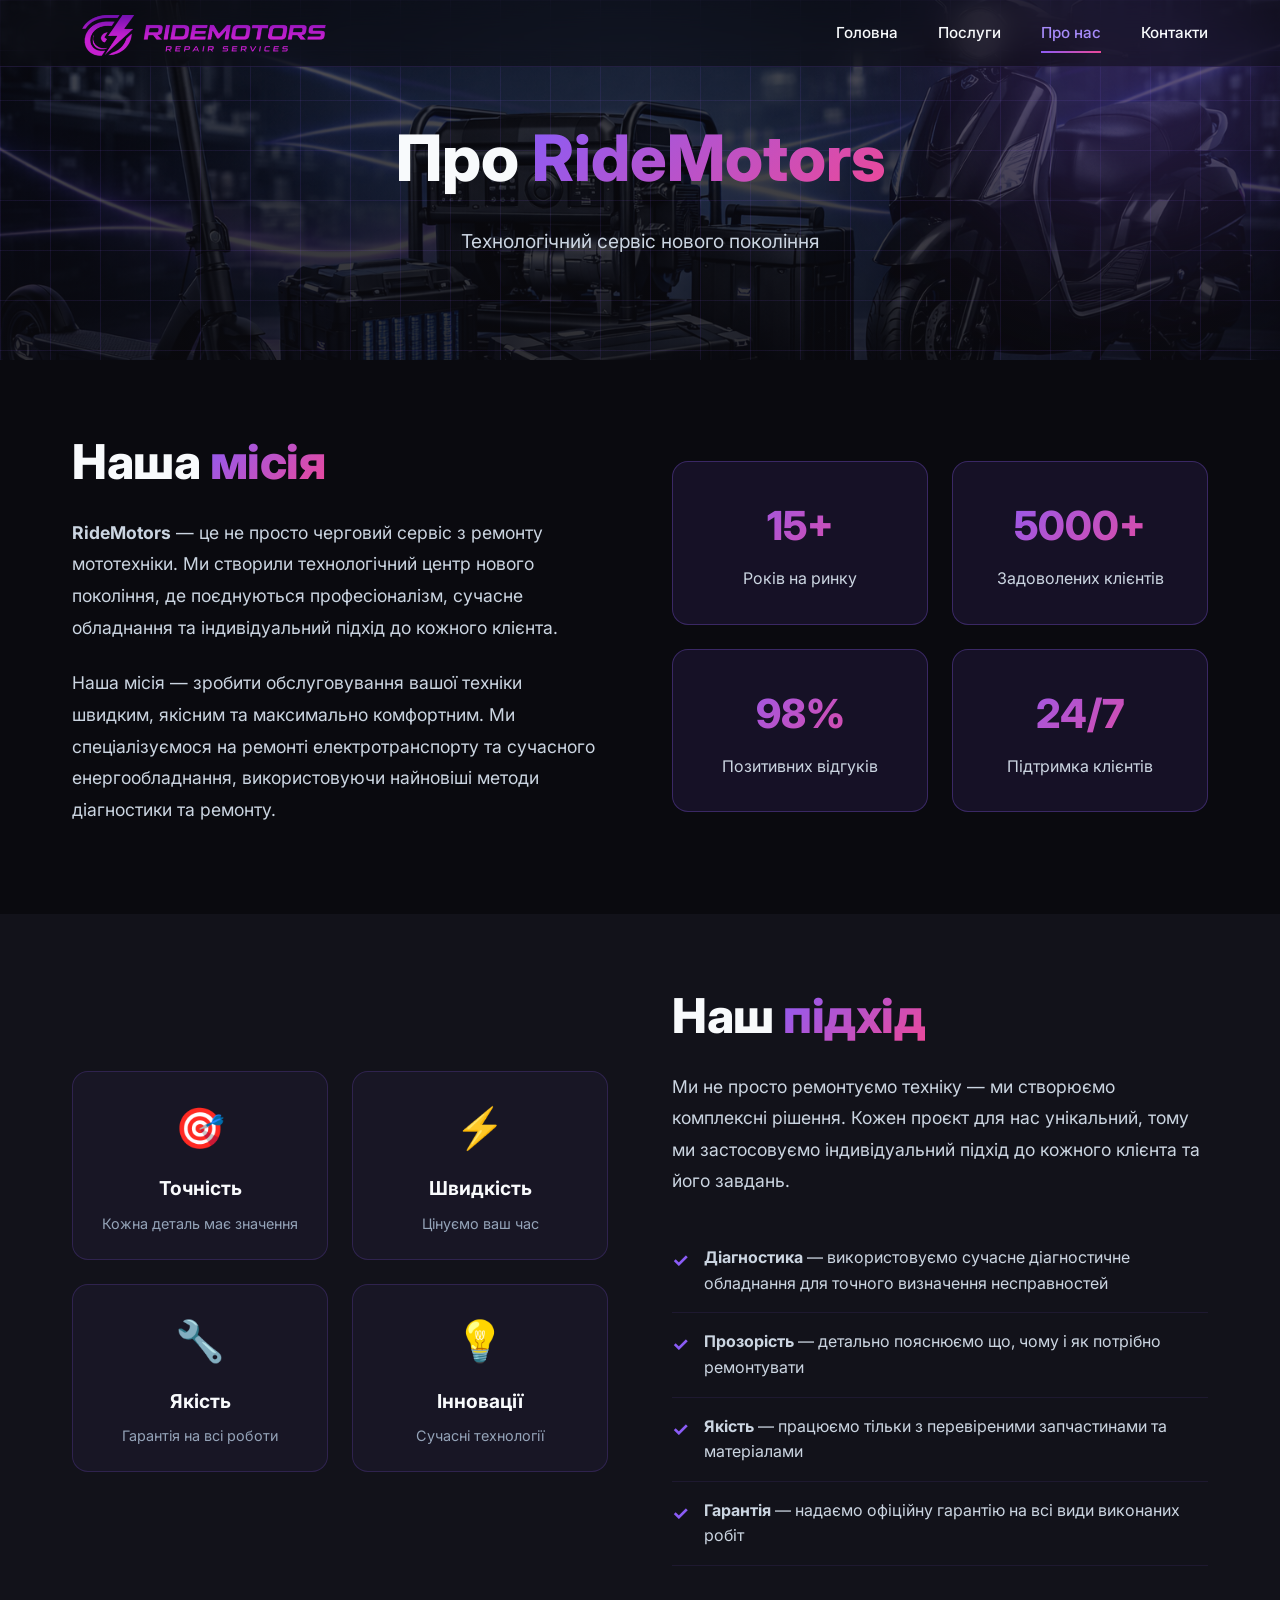
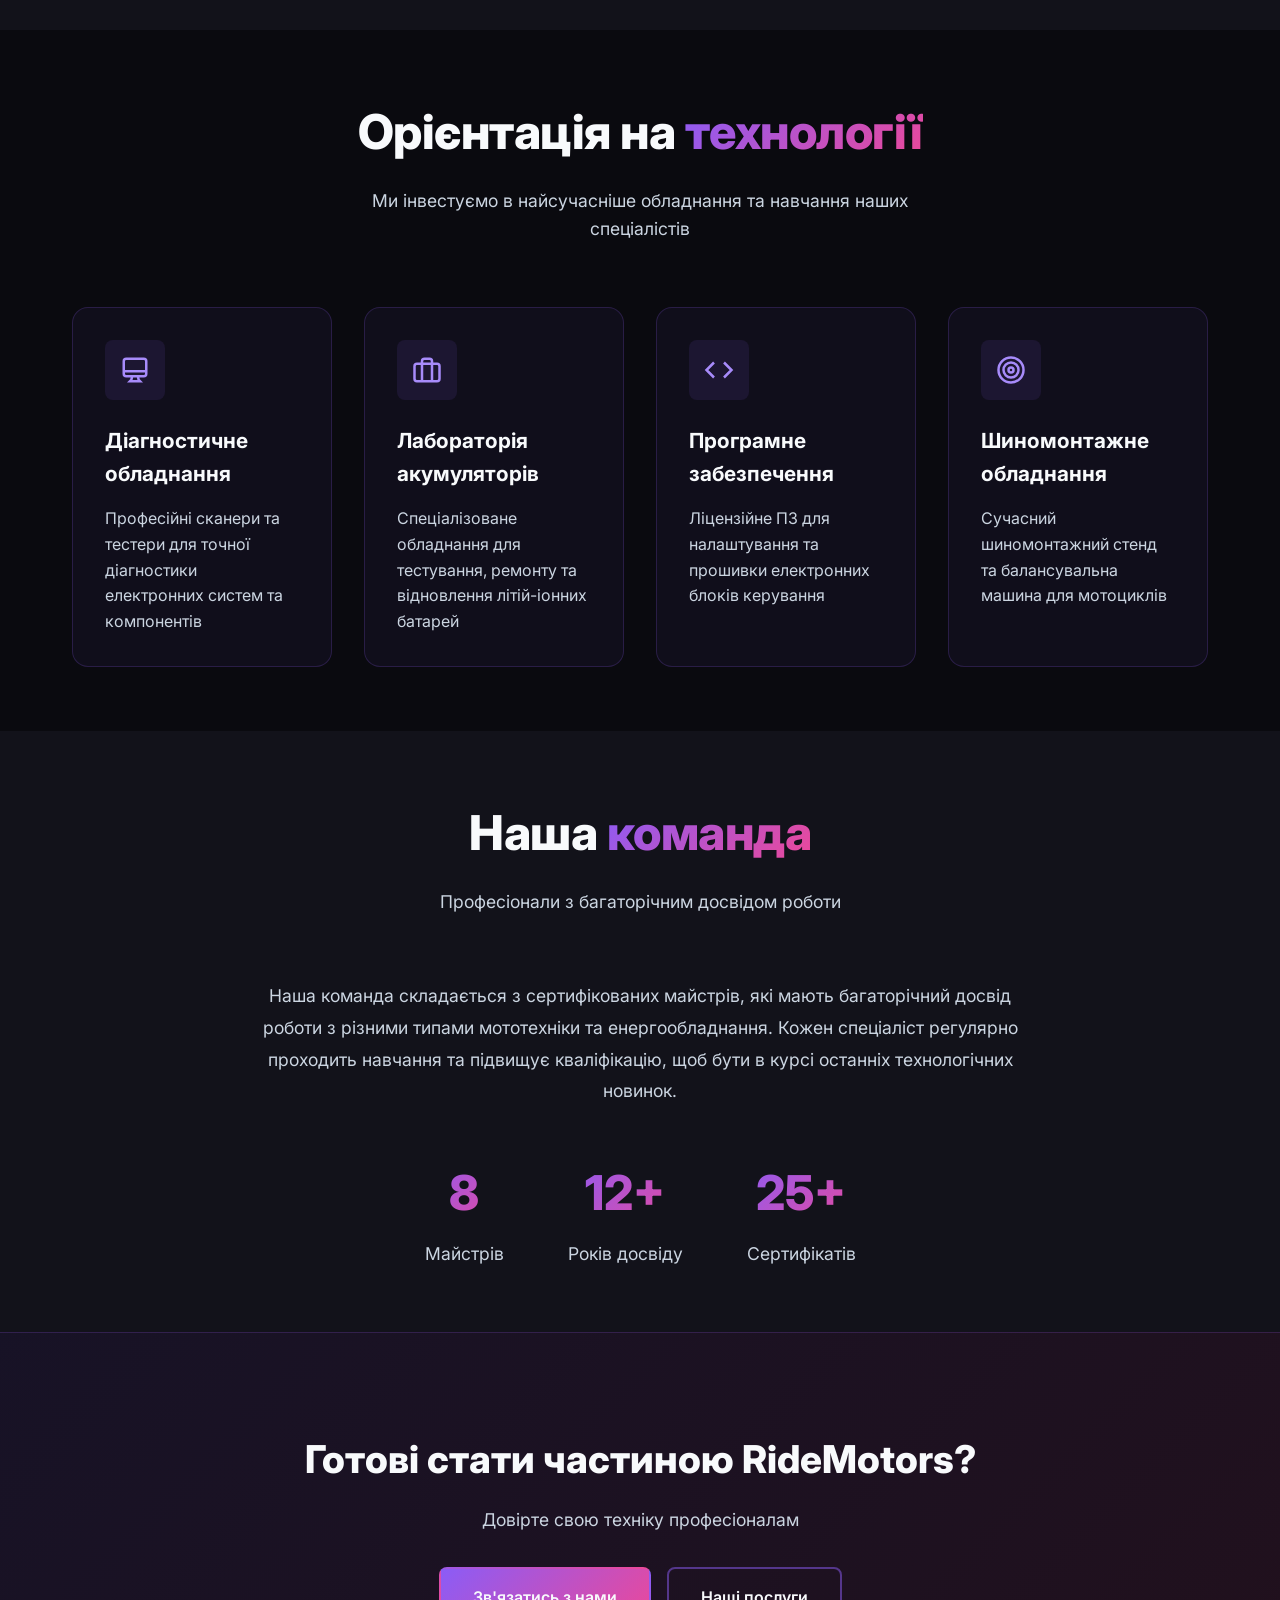
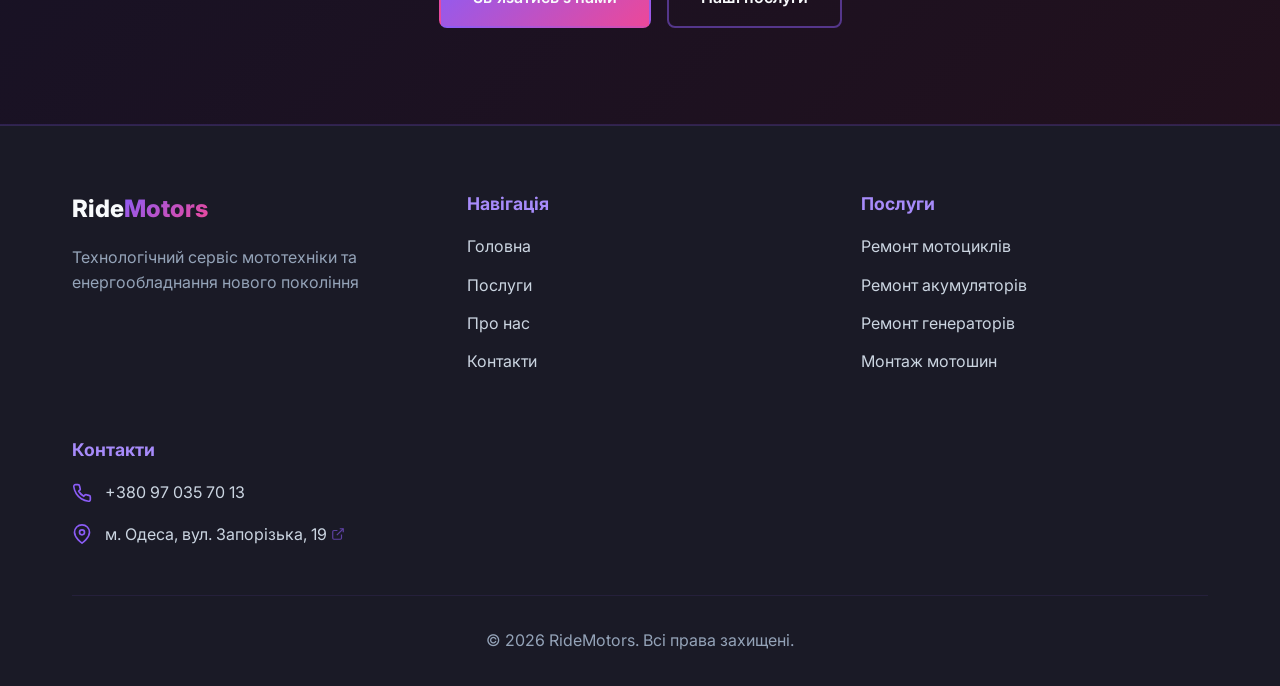
==== about.html @ 6305c005 "first commit" ====
<!DOCTYPE html>
<html lang="uk">
<head>
    <meta charset="UTF-8">
    <meta name="viewport" content="width=device-width, initial-scale=1.0">
    <meta name="description" content="Про RideMotors - технологічний сервіс мототехніки нового покоління">
    <title>Про нас - RideMotors</title>
    <link rel="preconnect" href="https://fonts.googleapis.com">
    <link rel="preconnect" href="https://fonts.gstatic.com" crossorigin>
    <link href="https://fonts.googleapis.com/css2?family=Inter:wght@300;400;600;700;800&display=swap" rel="stylesheet">
    <link rel="stylesheet" href="css/styles.css">
</head>
<body>
    <!-- Navigation -->
    <nav class="nav" id="nav">
        <div class="container">
            <div class="nav-content">
                <a href="index.html" class="logo">
                    <img src="img/logo.png" alt="RideMotors" class="logo-image">
                </a>
                <div class="nav-links" id="navLinks">
                    <a href="index.html" class="nav-link">Головна</a>
                    <a href="services.html" class="nav-link">Послуги</a>
                    <a href="about.html" class="nav-link active">Про нас</a>
                    <a href="contacts.html" class="nav-link">Контакти</a>
                </div>
                <button class="nav-toggle" id="navToggle" aria-label="Menu">
                    <span></span>
                    <span></span>
                    <span></span>
                </button>
            </div>
        </div>
    </nav>

    <!-- Page Header -->
    <section class="page-header">
        <div class="hero-bg">
            <div class="neon-grid"></div>
            <div class="glow-orb glow-orb-1"></div>
        </div>
        <div class="container">
            <h1 class="page-title">
                Про <span class="gradient-text">RideMotors</span>
            </h1>
            <p class="page-subtitle">
                Технологічний сервіс нового покоління
            </p>
        </div>
    </section>

    <!-- Mission Section -->
    <section class="about-section">
        <div class="container">
            <div class="about-content">
                <div class="about-text" data-animate>
                    <h2 class="section-title">Наша <span class="gradient-text">місія</span></h2>
                    <p class="about-paragraph">
                        <strong>RideMotors</strong> — це не просто черговий сервіс з ремонту мототехніки. 
                        Ми створили технологічний центр нового покоління, де поєднуються професіоналізм, 
                        сучасне обладнання та індивідуальний підхід до кожного клієнта.
                    </p>
                    <p class="about-paragraph">
                        Наша місія — зробити обслуговування вашої техніки швидким, якісним 
                        та максимально комфортним. Ми спеціалізуємося на ремонті електротранспорту 
                        та сучасного енергообладнання, використовуючи найновіші методи діагностики та ремонту.
                    </p>
                </div>
                <div class="about-visual" data-animate>
                    <div class="stats-grid">
                        <div class="stat-card">
                            <div class="stat-number">15+</div>
                            <div class="stat-label">Років на ринку</div>
                        </div>
                        <div class="stat-card">
                            <div class="stat-number">5000+</div>
                            <div class="stat-label">Задоволених клієнтів</div>
                        </div>
                        <div class="stat-card">
                            <div class="stat-number">98%</div>
                            <div class="stat-label">Позитивних відгуків</div>
                        </div>
                        <div class="stat-card">
                            <div class="stat-number">24/7</div>
                            <div class="stat-label">Підтримка клієнтів</div>
                        </div>
                    </div>
                </div>
            </div>
        </div>
    </section>

    <!-- Approach Section -->
    <section class="about-section alternate">
        <div class="container">
            <div class="about-content reverse">
                <div class="about-visual" data-animate>
                    <div class="values-grid">
                        <div class="value-card">
                            <div class="value-icon">🎯</div>
                            <h3>Точність</h3>
                            <p>Кожна деталь має значення</p>
                        </div>
                        <div class="value-card">
                            <div class="value-icon">⚡</div>
                            <h3>Швидкість</h3>
                            <p>Цінуємо ваш час</p>
                        </div>
                        <div class="value-card">
                            <div class="value-icon">🔧</div>
                            <h3>Якість</h3>
                            <p>Гарантія на всі роботи</p>
                        </div>
                        <div class="value-card">
                            <div class="value-icon">💡</div>
                            <h3>Інновації</h3>
                            <p>Сучасні технології</p>
                        </div>
                    </div>
                </div>
                <div class="about-text" data-animate>
                    <h2 class="section-title">Наш <span class="gradient-text">підхід</span></h2>
                    <p class="about-paragraph">
                        Ми не просто ремонтуємо техніку — ми створюємо комплексні рішення. 
                        Кожен проєкт для нас унікальний, тому ми застосовуємо індивідуальний підхід 
                        до кожного клієнта та його завдань.
                    </p>
                    <ul class="about-list">
                        <li>
                            <strong>Діагностика</strong> — використовуємо сучасне діагностичне обладнання 
                            для точного визначення несправностей
                        </li>
                        <li>
                            <strong>Прозорість</strong> — детально пояснюємо що, чому і як 
                            потрібно ремонтувати
                        </li>
                        <li>
                            <strong>Якість</strong> — працюємо тільки з перевіреними запчастинами 
                            та матеріалами
                        </li>
                        <li>
                            <strong>Гарантія</strong> — надаємо офіційну гарантію 
                            на всі види виконаних робіт
                        </li>
                    </ul>
                </div>
            </div>
        </div>
    </section>

    <!-- Technology Section -->
    <section class="about-section">
        <div class="container">
            <div class="section-header">
                <h2 class="section-title">
                    Орієнтація на <span class="gradient-text">технології</span>
                </h2>
                <p class="section-subtitle">
                    Ми інвестуємо в найсучасніше обладнання та навчання наших спеціалістів
                </p>
            </div>
            <div class="technology-grid">
                <div class="tech-feature-card" data-animate>
                    <div class="tech-feature-icon">
                        <svg viewBox="0 0 24 24" fill="none" stroke="currentColor" stroke-width="2">
                            <path d="M9.75 17L9 20l-1 1h8l-1-1-.75-3M3 13h18M5 17h14a2 2 0 002-2V5a2 2 0 00-2-2H5a2 2 0 00-2 2v10a2 2 0 002 2z"/>
                        </svg>
                    </div>
                    <h3 class="tech-feature-title">Діагностичне обладнання</h3>
                    <p class="tech-feature-description">
                        Професійні сканери та тестери для точної діагностики 
                        електронних систем та компонентів
                    </p>
                </div>
                <div class="tech-feature-card" data-animate>
                    <div class="tech-feature-icon">
                        <svg viewBox="0 0 24 24" fill="none" stroke="currentColor" stroke-width="2">
                            <rect x="2" y="7" width="20" height="14" rx="2" ry="2"/>
                            <path d="M16 21V5a2 2 0 0 0-2-2h-4a2 2 0 0 0-2 2v16"/>
                        </svg>
                    </div>
                    <h3 class="tech-feature-title">Лабораторія акумуляторів</h3>
                    <p class="tech-feature-description">
                        Спеціалізоване обладнання для тестування, ремонту 
                        та відновлення літій-іонних батарей
                    </p>
                </div>
                <div class="tech-feature-card" data-animate>
                    <div class="tech-feature-icon">
                        <svg viewBox="0 0 24 24" fill="none" stroke="currentColor" stroke-width="2">
                            <polyline points="16 18 22 12 16 6"/>
                            <polyline points="8 6 2 12 8 18"/>
                        </svg>
                    </div>
                    <h3 class="tech-feature-title">Програмне забезпечення</h3>
                    <p class="tech-feature-description">
                        Ліцензійне ПЗ для налаштування та прошивки 
                        електронних блоків керування
                    </p>
                </div>
                <div class="tech-feature-card" data-animate>
                    <div class="tech-feature-icon">
                        <svg viewBox="0 0 24 24" fill="none" stroke="currentColor" stroke-width="2">
                            <circle cx="12" cy="12" r="10"/>
                            <circle cx="12" cy="12" r="6"/>
                            <circle cx="12" cy="12" r="2"/>
                        </svg>
                    </div>
                    <h3 class="tech-feature-title">Шиномонтажне обладнання</h3>
                    <p class="tech-feature-description">
                        Сучасний шиномонтажний стенд та балансувальна машина 
                        для мотоциклів
                    </p>
                </div>
            </div>
        </div>
    </section>

    <!-- Team Section -->
    <section class="about-section alternate">
        <div class="container">
            <div class="section-header">
                <h2 class="section-title">Наша <span class="gradient-text">команда</span></h2>
                <p class="section-subtitle">
                    Професіонали з багаторічним досвідом роботи
                </p>
            </div>
            <div class="team-info" data-animate>
                <p class="about-paragraph center">
                    Наша команда складається з сертифікованих майстрів, які мають багаторічний досвід 
                    роботи з різними типами мототехніки та енергообладнання. Кожен спеціаліст 
                    регулярно проходить навчання та підвищує кваліфікацію, щоб бути в курсі 
                    останніх технологічних новинок.
                </p>
                <div class="team-stats">
                    <div class="team-stat">
                        <span class="team-stat-number">8</span>
                        <span class="team-stat-label">Майстрів</span>
                    </div>
                    <div class="team-stat">
                        <span class="team-stat-number">12+</span>
                        <span class="team-stat-label">Років досвіду</span>
                    </div>
                    <div class="team-stat">
                        <span class="team-stat-number">25+</span>
                        <span class="team-stat-label">Сертифікатів</span>
                    </div>
                </div>
            </div>
        </div>
    </section>

    <!-- CTA Section -->
    <section class="cta">
        <div class="container">
            <div class="cta-content" data-animate>
                <h2 class="cta-title">Готові стати частиною RideMotors?</h2>
                <p class="cta-description">
                    Довірте свою техніку професіоналам
                </p>
                <div class="cta-buttons">
                    <a href="contacts.html" class="btn btn-primary glow-effect">
                        Зв'язатись з нами
                    </a>
                    <a href="services.html" class="btn btn-outline">
                        Наші послуги
                    </a>
                </div>
            </div>
        </div>
    </section>

    <!-- Footer -->
    <footer class="footer">
        <div class="container">
            <div class="footer-content">
                <div class="footer-section">
                    <h3 class="footer-logo">
                        <span class="logo-text">Ride</span><span class="logo-accent">Motors</span>
                    </h3>
                    <p class="footer-description">
                        Технологічний сервіс мототехніки та енергообладнання нового покоління
                    </p>
                </div>
                <div class="footer-section">
                    <h4 class="footer-title">Навігація</h4>
                    <ul class="footer-links">
                        <li><a href="index.html">Головна</a></li>
                        <li><a href="services.html">Послуги</a></li>
                        <li><a href="about.html">Про нас</a></li>
                        <li><a href="contacts.html">Контакти</a></li>
                    </ul>
                </div>
                <div class="footer-section">
                    <h4 class="footer-title">Послуги</h4>
                    <ul class="footer-links">
                        <li><a href="services.html#motorcycles">Ремонт мотоциклів</a></li>
                        <li><a href="services.html#batteries">Ремонт акумуляторів</a></li>
                        <li><a href="services.html#generators">Ремонт генераторів</a></li>
                        <li><a href="services.html#tires">Монтаж мотошин</a></li>
                    </ul>
                </div>
                <div class="footer-section">
                    <h4 class="footer-title">Контакти</h4>
                    <ul class="footer-contacts">
                        <li>
                            <svg viewBox="0 0 24 24" fill="none" stroke="currentColor" stroke-width="2">
                                <path d="M22 16.92v3a2 2 0 0 1-2.18 2 19.79 19.79 0 0 1-8.63-3.07 19.5 19.5 0 0 1-6-6 19.79 19.79 0 0 1-3.07-8.67A2 2 0 0 1 4.11 2h3a2 2 0 0 1 2 1.72 12.84 12.84 0 0 0 .7 2.81 2 2 0 0 1-.45 2.11L8.09 9.91a16 16 0 0 0 6 6l1.27-1.27a2 2 0 0 1 2.11-.45 12.84 12.84 0 0 0 2.81.7A2 2 0 0 1 22 16.92z"/>
                            </svg>
                            <a href="tel:+380970357013">+380 97 035 70 13</a>
                        </li>
                        <li>
                            <svg viewBox="0 0 24 24" fill="none" stroke="currentColor" stroke-width="2">
                                <path d="M21 10c0 7-9 13-9 13s-9-6-9-13a9 9 0 0 1 18 0z"/>
                                <circle cx="12" cy="10" r="3"/>
                            </svg>
                            <a href="https://maps.google.com/?q=м.+Одеса,+вул.+Запорізька,+19" target="_blank" rel="noopener" class="footer-address-link">
                                <span>м. Одеса, вул. Запорізька, 19</span>
                                <svg class="link-external" viewBox="0 0 24 24" fill="none" stroke="currentColor" stroke-width="2" style="width: 14px; height: 14px; margin-left: 4px;">
                                    <path d="M18 13v6a2 2 0 0 1-2 2H5a2 2 0 0 1-2-2V8a2 2 0 0 1 2-2h6"/>
                                    <polyline points="15 3 21 3 21 9"/>
                                    <line x1="10" y1="14" x2="21" y2="3"/>
                                </svg>
                            </a>
                        </li>
                    </ul>
                </div>
            </div>
            <div class="footer-bottom">
                <p>&copy; 2026 RideMotors. Всі права захищені.</p>
            </div>
        </div>
    </footer>

    <script src="js/main.js"></script>
</body>
</html>
---- css/styles.css ----
/* ============================================
   RideMotors - Modern Tech Service Website
   Purple Neon Aesthetic
   ============================================ */

/* ============================================
   ROOT VARIABLES
   ============================================ */
:root {
    /* Colors - Purple Neon Theme */
    --color-dark: #0a0a0f;
    --color-dark-alt: #12121a;
    --color-dark-lighter: #1a1a26;
    --color-purple: #8b5cf6;
    --color-purple-light: #a78bfa;
    --color-purple-dark: #7c3aed;
    --color-pink: #ec4899;
    --color-white: #f8fafc;
    --color-gray: #94a3b8;
    --color-gray-light: #cbd5e1;
    
    /* Gradients */
    --gradient-primary: linear-gradient(135deg, #8b5cf6 0%, #ec4899 100%);
    --gradient-secondary: linear-gradient(135deg, #7c3aed 0%, #8b5cf6 100%);
    --gradient-glow: radial-gradient(circle, rgba(139, 92, 246, 0.3) 0%, transparent 70%);
    
    /* Shadows & Glows */
    --glow-purple: 0 0 20px rgba(139, 92, 246, 0.5), 0 0 40px rgba(139, 92, 246, 0.3);
    --glow-purple-strong: 0 0 30px rgba(139, 92, 246, 0.8), 0 0 60px rgba(139, 92, 246, 0.5);
    --shadow-default: 0 4px 6px -1px rgba(0, 0, 0, 0.3), 0 2px 4px -1px rgba(0, 0, 0, 0.2);
    --shadow-lg: 0 10px 15px -3px rgba(0, 0, 0, 0.3), 0 4px 6px -2px rgba(0, 0, 0, 0.2);
    
    /* Typography */
    --font-primary: 'Inter', -apple-system, BlinkMacSystemFont, 'Segoe UI', sans-serif;
    
    /* Spacing */
    --spacing-xs: 0.5rem;
    --spacing-sm: 1rem;
    --spacing-md: 2rem;
    --spacing-lg: 4rem;
    --spacing-xl: 6rem;
    
    /* Transitions */
    --transition-fast: 0.2s ease;
    --transition-default: 0.3s ease;
    --transition-slow: 0.5s ease;
    
    /* Border Radius */
    --radius-sm: 0.5rem;
    --radius-md: 1rem;
    --radius-lg: 1.5rem;
}

/* ============================================
   RESET & BASE STYLES
   ============================================ */
* {
    margin: 0;
    padding: 0;
    box-sizing: border-box;
}

html {
    scroll-behavior: smooth;
    font-size: 16px;
    overflow-x: hidden;
    max-width: 100%;
}

body {
    font-family: var(--font-primary);
    background-color: var(--color-dark);
    color: var(--color-white);
    line-height: 1.6;
    overflow-x: hidden;
    -webkit-font-smoothing: antialiased;
    -moz-osx-font-smoothing: grayscale;
}

img {
    max-width: 100%;
    height: auto;
    display: block;
}

a {
    text-decoration: none;
    color: inherit;
    transition: color var(--transition-default);
}

a:hover {
    color: var(--color-purple-light);
}

button {
    font-family: inherit;
    border: none;
    background: none;
    cursor: pointer;
    transition: all var(--transition-default);
}

ul, ol {
    list-style: none;
}

/* ============================================
   CONTAINER & LAYOUT
   ============================================ */
.container {
    max-width: 1200px;
    margin: 0 auto;
    padding: 0 var(--spacing-md);
    width: 100%;
    box-sizing: border-box;
}

.container-fluid {
    width: 100%;
    padding: 0;
}

/* ============================================
   NAVIGATION
   ============================================ */
.nav {
    position: fixed;
    top: 0;
    left: 0;
    right: 0;
    z-index: 1000;
    background: rgba(10, 10, 15, 0.5);
    backdrop-filter: blur(15px);
    border-bottom: 1px solid rgba(139, 92, 246, 0.15);
    transition: all var(--transition-default);
}

.nav.scrolled {
    background: rgba(10, 10, 15, 0.85);
    box-shadow: var(--shadow-lg);
}

.nav-content {
    display: flex;
    align-items: center;
    justify-content: space-between;
    padding: 0.8rem 0;
}

.logo {
    font-size: 1.5rem;
    font-weight: 800;
    letter-spacing: -0.5px;
    display: flex;
    align-items: center;
}

.logo-image {
    height: 40px;
    width: auto;
    transform: scale(5);
    transform-origin: left center;
    margin-right: 150px;
    transition: all var(--transition-default);
}

.logo:hover .logo-image {
    filter: brightness(1.2);
}

.logo-text {
    color: var(--color-white);
}

.logo-accent {
    background: var(--gradient-primary);
    -webkit-background-clip: text;
    -webkit-text-fill-color: transparent;
    background-clip: text;
}

.nav-links {
    display: flex;
    gap: 2.5rem;
    align-items: center;
}

.nav-link {
    font-weight: 500;
    font-size: 0.95rem;
    position: relative;
    padding: 0.5rem 0;
    transition: color var(--transition-default);
}

.nav-link::after {
    content: '';
    position: absolute;
    bottom: 0;
    left: 0;
    width: 0;
    height: 2px;
    background: var(--gradient-primary);
    transition: width var(--transition-default);
}

.nav-link:hover::after,
.nav-link.active::after {
    width: 100%;
}

.nav-link.active {
    color: var(--color-purple-light);
}

.nav-toggle {
    display: none;
    flex-direction: column;
    gap: 5px;
    padding: 0.5rem;
}

.nav-toggle span {
    width: 25px;
    height: 2px;
    background: var(--color-white);
    transition: all var(--transition-default);
}

/* ============================================
   HERO SECTION
   ============================================ */
.hero {    position: relative;
    min-height: 100vh;
    display: flex;
    align-items: center;
    justify-content: center;
    overflow: hidden;
    padding-top: 120px;
    max-width: 100vw;
}

.hero .container {
    position: relative;
    width: 100%;
}

.hero-bg {
    position: absolute;
    inset: 0;
    z-index: -1;
    overflow: hidden;
    background-image: url('../img/background.png');
    background-size: cover;
    background-position: center;
    background-repeat: no-repeat;
}

.hero-bg::before {
    content: '';
    position: absolute;
    inset: 0;
    background: linear-gradient(to bottom, rgba(10, 10, 15, 0.7), rgba(10, 10, 15, 0.85));
    z-index: 1;
}

.neon-grid {
    position: absolute;
    inset: 0;
    background-image: 
        linear-gradient(rgba(139, 92, 246, 0.1) 1px, transparent 1px),
        linear-gradient(90deg, rgba(139, 92, 246, 0.1) 1px, transparent 1px);
    background-size: 50px 50px;
    animation: gridMove 20s linear infinite;
    z-index: 2;
}

@keyframes gridMove {
    0% {
        transform: translate(0, 0);
    }
    100% {
        transform: translate(50px, 50px);
    }
}

.glow-orb {
    position: absolute;
    border-radius: 50%;
    filter: blur(80px);
    opacity: 0.4;
    animation: float 8s ease-in-out infinite;
    z-index: 2;
}

.glow-orb-1 {
    width: 500px;
    height: 500px;
    background: radial-gradient(circle, var(--color-purple) 0%, transparent 70%);
    top: -200px;
    right: -100px;
}

.glow-orb-2 {
    width: 400px;
    height: 400px;
    background: radial-gradient(circle, var(--color-pink) 0%, transparent 70%);
    bottom: -100px;
    left: -100px;
    animation-delay: -4s;
}

@keyframes float {
    0%, 100% {
        transform: translate(0, 0);
    }
    50% {
        transform: translate(30px, 30px);
    }
}

.hero-content {
    text-align: center;
    max-width: 900px;
    z-index: 10;
    position: relative;
}

.hero-title {
    font-size: clamp(2.5rem, 6vw, 4.5rem);
    font-weight: 800;
    line-height: 1.1;
    margin-bottom: 1.5rem;
    letter-spacing: -1px;
}

.hero-subtitle {
    font-size: clamp(1rem, 2vw, 1.3rem);
    color: var(--color-gray-light);
    margin-bottom: 2.5rem;
    max-width: 700px;
    margin-left: auto;
    margin-right: auto;
}

.gradient-text {
    background: var(--gradient-primary);
    -webkit-background-clip: text;
    -webkit-text-fill-color: transparent;
    background-clip: text;
}

.hero-cta {
    display: flex;
    gap: 1rem;
    justify-content: center;
    flex-wrap: wrap;
}

/* ============================================
   BUTTONS
   ============================================ */
.btn {
    display: inline-flex;
    align-items: center;
    gap: 0.5rem;
    padding: 1rem 2rem;
    border-radius: var(--radius-sm);
    font-weight: 600;
    font-size: 1rem;
    transition: all var(--transition-default);
    cursor: pointer;
    white-space: nowrap;
}

.btn-primary {
    background: var(--gradient-primary);
    color: var(--color-white);
    border: 2px solid transparent;
}

.btn-primary:hover {
    transform: translateY(-2px);
    box-shadow: var(--glow-purple-strong);
}

.btn-secondary {
    background: rgba(139, 92, 246, 0.1);
    color: var(--color-purple-light);
    border: 2px solid var(--color-purple);
}

.btn-secondary:hover {
    background: rgba(139, 92, 246, 0.2);
    border-color: var(--color-purple-light);
}

.btn-outline {
    background: transparent;
    color: var(--color-white);
    border: 2px solid rgba(139, 92, 246, 0.5);
}

.btn-outline:hover {
    background: rgba(139, 92, 246, 0.1);
    border-color: var(--color-purple);
}

.btn-icon {
    width: 20px;
    height: 20px;
}

.btn-full {
    width: 100%;
    justify-content: center;
}

.glow-effect:hover {
    animation: pulseGlow 1.5s ease-in-out infinite;
}

@keyframes pulseGlow {
    0%, 100% {
        box-shadow: var(--glow-purple);
    }
    50% {
        box-shadow: var(--glow-purple-strong);
    }
}

/* ============================================
   HERO MOTORCYCLE
   ============================================ */
.hero-motorcycle {
    position: relative;
    right: auto;
    bottom: auto;
    z-index: 5;
    max-width: 500px;
    width: 90%;
    margin: 3rem auto 0;
    display: block;
    pointer-events: none;
}

.motorcycle-image {
    width: 100%;
    height: auto;
    filter: drop-shadow(0 20px 40px rgba(139, 92, 246, 0.4));
    animation: motorcyclePulse 3s ease-in-out infinite;
}

@keyframes motorcycleFloat {
    0%, 100% {
        transform: translateY(0px);
    }
    50% {
        transform: translateY(-20px);
    }
}

@keyframes motorcyclePulse {
    0%, 100% {
        transform: scale(1);
        filter: drop-shadow(0 10px 30px rgba(139, 92, 246, 0.4));
    }
    50% {
        transform: scale(1.05);
        filter: drop-shadow(0 15px 40px rgba(139, 92, 246, 0.6));
    }
}

/* ============================================
   SCROLL INDICATOR
   ============================================ */
.scroll-indicator {
    position: absolute;
    bottom: 2rem;
    left: 50%;
    transform: translateX(-50%);
    display: flex;
    flex-direction: column;
    align-items: center;
    gap: 0.5rem;
    color: var(--color-gray);
    font-size: 0.85rem;
    animation: bounce 2s infinite;
}

.scroll-arrow {
    width: 20px;
    height: 20px;
    border-left: 2px solid var(--color-purple);
    border-bottom: 2px solid var(--color-purple);
    transform: rotate(-45deg);
}

@keyframes bounce {
    0%, 20%, 50%, 80%, 100% {
        transform: translateX(-50%) translateY(0);
    }
    40% {
        transform: translateX(-50%) translateY(-10px);
    }
    60% {
        transform: translateX(-50%) translateY(-5px);
    }
}

/* ============================================
   SECTIONS
   ============================================ */
section {
    padding: var(--spacing-xl) 0;
    position: relative;
    overflow-x: hidden;
    max-width: 100%;
}

.section-header {
    text-align: center;
    margin-bottom: var(--spacing-lg);
}

.section-title {
    font-size: clamp(2rem, 4vw, 3rem);
    font-weight: 800;
    margin-bottom: 1rem;
    letter-spacing: -0.5px;
}

.section-subtitle {
    font-size: 1.1rem;
    color: var(--color-gray-light);
    max-width: 600px;
    margin: 0 auto;
}

/* ============================================
   SERVICES SECTION
   ============================================ */
.services {
    background: var(--color-dark-alt);
}

.services-grid {
    display: grid;
    grid-template-columns: repeat(3, 1fr);
    gap: 1.5rem;
    margin-top: 5rem;
    max-width: 1200px;
    margin-left: auto;
    margin-right: auto;
}

.service-card {
    background: linear-gradient(135deg, rgba(139, 92, 246, 0.08) 0%, rgba(236, 72, 153, 0.05) 100%);
    border: 2px solid rgba(139, 92, 246, 0.15);
    border-radius: var(--radius-lg);
    padding: 2.5rem;
    padding-top: 3rem;
    transition: all var(--transition-default);
    position: relative;
    overflow: hidden;
    box-shadow: 0 4px 15px rgba(0, 0, 0, 0.2);
}

/* Шахматный паттерн */
.service-card:nth-child(1) {
    transform: translateY(0);
    overflow: visible;
    margin-top: 100px;
    max-width: 350px;
    margin-left: auto;
    margin-right: auto;
}

.service-card:nth-child(2) {
    transform: translateY(0);
    max-width: 350px;
    margin-left: auto;
    margin-right: auto;
    margin-top: 100px;
}

.service-card:nth-child(3) {
    transform: translateY(0);
    max-width: 350px;
    margin-left: auto;
    margin-right: auto;
    margin-top: 100px;
}

.service-card:nth-child(4) {
    transform: translateY(0);
    max-width: 350px;
    margin-left: auto;
    margin-right: auto;
    margin-top: 100px;
    grid-column: 1 / 2;
    grid-row: 2;
    justify-self: end;
}

.service-card:nth-child(5) {
    transform: translateY(0);
    max-width: 350px;
    margin: 100px auto 0 auto;
    grid-column: 2 / 3;
    grid-row: 2;
    justify-self: start;
}

.service-card::before {
    content: '';
    position: absolute;
    top: 0;
    left: 0;
    right: 0;
    height: 4px;
    background: var(--gradient-primary);
    transform: scaleX(0);
    transition: transform var(--transition-default);
}

.service-card::after {
    content: '';
    position: absolute;
    top: -50%;
    right: -50%;
    width: 200px;
    height: 200px;
    background: radial-gradient(circle, rgba(139, 92, 246, 0.15) 0%, transparent 70%);
    border-radius: 50%;
    opacity: 0;
    transition: all 0.6s ease;
}

.service-card:hover {
    transform: translateY(-30px) scale(1.02) !important;
    border-color: var(--color-purple-light);
    box-shadow: 0 15px 40px rgba(139, 92, 246, 0.4), 0 0 30px rgba(139, 92, 246, 0.2);
    background: linear-gradient(135deg, rgba(139, 92, 246, 0.12) 0%, rgba(236, 72, 153, 0.08) 100%);
    z-index: 10;
}

.service-card:hover::before {
    transform: scaleX(1);
}

.service-card:hover::after {
    opacity: 1;
    top: 0;
    right: 0;
}

.service-icon {
    width: 100px;
    height: 100px;
    margin: 0 auto;
    display: flex;
    align-items: center;
    justify-content: center;
    background: linear-gradient(135deg, rgba(139, 92, 246, 0.3) 0%, rgba(236, 72, 153, 0.2) 100%);
    border-radius: var(--radius-lg);
    transition: all 0.4s ease;
    position: absolute;
    top: -130px;
    left: 50%;
    transform: translateX(-50%);
    z-index: 10;
    box-shadow: 0 10px 30px rgba(139, 92, 246, 0.4);
}

.service-image {
    width: 75%;
    height: 180px;
    margin: 0 auto;
    overflow: visible;
    border-radius: var(--radius-md);
    position: absolute;
    top: -130px;
    left: 50%;
    transform: translateX(-50%);
    display: block;
    z-index: 10;
}

.service-image img {
    width: 100%;
    height: 100%;
    object-fit: contain;
    transition: all 0.5s ease;
    filter: drop-shadow(0 10px 25px rgba(139, 92, 246, 0.4));
}

.service-card:hover .service-image img {
    transform: scale(1.1) translateY(-10px);
    filter: drop-shadow(0 15px 35px rgba(139, 92, 246, 0.6));
}

/* Добавляем отступ сверху для карточки с изображением */
.service-card:has(.service-image) {
    padding-top: 3rem;
    overflow: visible;
}

.service-icon svg {
    width: 50px;
    height: 50px;
    color: var(--color-purple-light);
    transition: all 0.4s ease;
}

.service-card:hover .service-icon {
    background: var(--gradient-primary);
    transform: translateX(-50%) scale(1.15) rotate(5deg);
    box-shadow: 0 15px 40px rgba(139, 92, 246, 0.6);
}

.service-card:hover .service-icon svg {
    color: var(--color-white);
    transform: scale(1.1);
}

.service-title {
    font-size: 1.5rem;
    font-weight: 700;
    margin-bottom: 1rem;
    background: var(--gradient-primary);
    -webkit-background-clip: text;
    -webkit-text-fill-color: transparent;
    background-clip: text;
    transition: all var(--transition-default);
}

.service-description {
    color: var(--color-gray-light);
    margin-bottom: 1.5rem;
    line-height: 1.7;
    font-size: 0.95rem;
}

.service-link {
    display: inline-flex;
    align-items: center;
    gap: 0.5rem;
    color: var(--color-purple-light);
    font-weight: 600;
    transition: all var(--transition-default);
}

.service-link:hover {
    gap: 0.8rem;
}

.link-arrow {
    width: 16px;
    height: 16px;
    transition: transform var(--transition-default);
}

.service-link:hover .link-arrow {
    transform: translateX(4px);
}

/* ============================================
   ADVANTAGES SECTION
   ============================================ */
.advantages-grid {
    display: grid;
    grid-template-columns: repeat(auto-fit, minmax(250px, 1fr));
    gap: 2rem;
}

.advantage-card {
    text-align: center;
    padding: 2rem;
    border-radius: var(--radius-md);
    background: rgba(139, 92, 246, 0.03);
    transition: all var(--transition-default);
}

.advantage-card:hover {
    background: rgba(139, 92, 246, 0.08);
    transform: translateY(-5px);
}

.advantage-number {
    font-size: 3rem;
    font-weight: 800;
    background: var(--gradient-primary);
    -webkit-background-clip: text;
    -webkit-text-fill-color: transparent;
    background-clip: text;
    margin-bottom: 1rem;
    opacity: 0.8;
}

.advantage-title {
    font-size: 1.5rem;
    font-weight: 700;
    margin-bottom: 0.8rem;
}

.advantage-description {
    color: var(--color-gray-light);
}

/* ============================================
   ABOUT PREVIEW
   ============================================ */
.about-preview {
    background: var(--color-dark-alt);
}

.about-preview-content {
    display: grid;
    grid-template-columns: repeat(auto-fit, minmax(300px, 1fr));
    gap: 4rem;
    align-items: center;
}

.about-preview-description {
    color: var(--color-gray-light);
    margin-bottom: 1.5rem;
    font-size: 1.1rem;
    line-height: 1.8;
}

.tech-grid {
    display: grid;
    grid-template-columns: repeat(2, 1fr);
    gap: 1.5rem;
}

.tech-item {
    background: rgba(139, 92, 246, 0.1);
    border: 1px solid rgba(139, 92, 246, 0.3);
    border-radius: var(--radius-md);
    padding: 2rem;
    text-align: center;
    transition: all var(--transition-default);
}

.tech-item:hover {
    border-color: var(--color-purple);
    transform: scale(1.05);
    box-shadow: var(--glow-purple);
}

.tech-icon {
    font-size: 3rem;
    margin-bottom: 0.5rem;
    display: flex;
    align-items: center;
    justify-content: center;
    width: 60px;
    height: 60px;
    margin: 0 auto 0.5rem;
}

.tech-icon svg {
    width: 36px;
    height: 36px;
    color: var(--color-purple-light);
}

/* ============================================
   CTA SECTION
   ============================================ */
.cta {
    background: linear-gradient(135deg, rgba(139, 92, 246, 0.1) 0%, rgba(236, 72, 153, 0.1) 100%);
    border-top: 1px solid rgba(139, 92, 246, 0.2);
    border-bottom: 1px solid rgba(139, 92, 246, 0.2);
}

.cta-content {
    text-align: center;
    max-width: 700px;
    margin: 0 auto;
}

.cta-title {
    font-size: clamp(1.8rem, 3vw, 2.5rem);
    font-weight: 800;
    margin-bottom: 1rem;
}

.cta-description {
    font-size: 1.1rem;
    color: var(--color-gray-light);
    margin-bottom: 2rem;
}

.cta-buttons {
    display: flex;
    gap: 1rem;
    justify-content: center;
    flex-wrap: wrap;
}

/* ============================================
   FOOTER
   ============================================ */
.footer {
    background: var(--color-dark-lighter);
    padding: var(--spacing-lg) 0 var(--spacing-md);
    border-top: 1px solid rgba(139, 92, 246, 0.2);
}

.footer-content {
    display: grid;
    grid-template-columns: repeat(auto-fit, minmax(250px, 1fr));
    gap: 3rem;
    margin-bottom: var(--spacing-md);
}

.footer-logo {
    font-size: 1.5rem;
    font-weight: 800;
    margin-bottom: 1rem;
}

.footer-description {
    color: var(--color-gray);
    line-height: 1.6;
}

.footer-title {
    font-size: 1.1rem;
    font-weight: 700;
    margin-bottom: 1rem;
    color: var(--color-purple-light);
}

.footer-links li {
    margin-bottom: 0.8rem;
}

.footer-links a {
    color: var(--color-gray-light);
    transition: color var(--transition-default);
}

.footer-links a:hover {
    color: var(--color-purple-light);
}

.footer-contacts li {
    display: flex;
    align-items: center;
    gap: 0.8rem;
    margin-bottom: 1rem;
    color: var(--color-gray-light);
}

.footer-contacts svg {
    width: 20px;
    height: 20px;
    color: var(--color-purple);
    flex-shrink: 0;
}

.footer-address-link {
    display: inline-flex;
    align-items: center;
    transition: all var(--transition-default);
}

.footer-address-link:hover {
    color: var(--color-purple-light);
}

.footer-address-link .link-external {
    opacity: 0.6;
    transition: all var(--transition-default);
}

.footer-address-link:hover .link-external {
    opacity: 1;
    transform: translateX(2px);
}

.footer-bottom {
    text-align: center;
    padding-top: var(--spacing-md);
    border-top: 1px solid rgba(139, 92, 246, 0.1);
    color: var(--color-gray);
}

/* ============================================
   PAGE HEADER (for subpages)
   ============================================ */
.page-header {
    position: relative;
    min-height: 40vh;
    display: flex;
    align-items: center;
    justify-content: center;
    padding-top: 100px;
    text-align: center;
}

.page-title {
    font-size: clamp(2.5rem, 5vw, 4rem);
    font-weight: 800;
    margin-bottom: 1rem;
}

.page-subtitle {
    font-size: 1.2rem;
    color: var(--color-gray-light);
}

/* ============================================
   ANIMATIONS
   ============================================ */
.animate-fade-in {
    animation: fadeIn 0.8s ease-out;
}

.animate-fade-in-delay {
    animation: fadeIn 0.8s ease-out 0.2s both;
}

.animate-fade-in-delay-2 {
    animation: fadeIn 0.8s ease-out 0.4s both;
}

.animate-slide-up {
    animation: slideUp 1s ease-out 0.6s both;
}

@keyframes fadeIn {
    from {
        opacity: 0;
        transform: translateY(20px);
    }
    to {
        opacity: 1;
        transform: translateY(0);
    }
}

@keyframes slideUp {
    from {
        opacity: 0;
        transform: translateY(100px);
    }
    to {
        opacity: 1;
        transform: translateY(0);
    }
}

[data-animate] {
    opacity: 0;
    transform: translateY(30px);
    transition: all 0.6s ease-out;
}

[data-animate].in-view {
    opacity: 1;
    transform: translateY(0);
}

/* ============================================
   SERVICE DETAIL PAGE
   ============================================ */
.service-detail {
    padding: var(--spacing-lg) 0;
}

.service-detail.alternate {
    background: var(--color-dark-alt);
}

.service-detail-content {
    display: grid;
    grid-template-columns: repeat(auto-fit, minmax(300px, 1fr));
    gap: 4rem;
    align-items: center;
}

.service-detail-content.reverse {
    direction: rtl;
}

.service-detail-content.reverse > * {
    direction: ltr;
}

.service-detail-icon {
    width: 80px;
    height: 80px;
    display: flex;
    align-items: center;
    justify-content: center;
    background: rgba(139, 92, 246, 0.1);
    border: 2px solid var(--color-purple);
    border-radius: var(--radius-md);
    margin-bottom: 1.5rem;
}

.service-detail-icon svg {
    width: 40px;
    height: 40px;
    color: var(--color-purple-light);
}

.service-detail-title {
    font-size: clamp(1.8rem, 3vw, 2.5rem);
    font-weight: 800;
    margin-bottom: 1.5rem;
}

.service-detail-description {
    font-size: 1.1rem;
    color: var(--color-gray-light);
    margin-bottom: 2rem;
    line-height: 1.8;
}

.service-detail-list {
    margin-bottom: 2rem;
}

.service-detail-list li {
    padding: 0.8rem 0;
    padding-left: 2rem;
    position: relative;
    color: var(--color-gray-light);
    border-bottom: 1px solid rgba(139, 92, 246, 0.1);
}

.service-detail-list li::before {
    content: '▸';
    position: absolute;
    left: 0;
    color: var(--color-purple);
    font-weight: bold;
}

.tech-showcase {
    display: grid;
    grid-template-columns: repeat(auto-fit, minmax(150px, 1fr));
    gap: 2rem;
}

.tech-showcase-item {
    background: rgba(139, 92, 246, 0.1);
    border: 1px solid rgba(139, 92, 246, 0.3);
    border-radius: var(--radius-md);
    padding: 2rem;
    text-align: center;
    transition: all var(--transition-default);
}

.tech-showcase-item:hover {
    border-color: var(--color-purple);
    transform: translateY(-5px);
    box-shadow: var(--glow-purple);
}

.tech-showcase-number {
    display: block;
    font-size: 2.5rem;
    font-weight: 800;
    background: var(--gradient-primary);
    -webkit-background-clip: text;
    -webkit-text-fill-color: transparent;
    background-clip: text;
    margin-bottom: 0.5rem;
}

.tech-showcase-label {
    display: block;
    color: var(--color-gray-light);
    font-size: 0.9rem;
}

/* ============================================
   ABOUT PAGE
   ============================================ */
.about-section {
    padding: var(--spacing-lg) 0;
}

.about-section.alternate {
    background: var(--color-dark-alt);
}

.about-content {
    display: grid;
    grid-template-columns: repeat(auto-fit, minmax(300px, 1fr));
    gap: 4rem;
    align-items: center;
}

.about-text {
    max-width: 600px;
}

.about-paragraph {
    font-size: 1.1rem;
    color: var(--color-gray-light);
    margin-bottom: 1.5rem;
    line-height: 1.8;
}

.about-paragraph.center {
    text-align: center;
    max-width: 800px;
    margin-left: auto;
    margin-right: auto;
}

.about-list {
    margin-top: 2rem;
}

.about-list li {
    padding: 1rem 0;
    padding-left: 2rem;
    position: relative;
    color: var(--color-gray-light);
    border-bottom: 1px solid rgba(139, 92, 246, 0.1);
}

.about-list li::before {
    content: '✓';
    position: absolute;
    left: 0;
    color: var(--color-purple);
    font-weight: bold;
    font-size: 1.2rem;
}

.stats-grid {
    display: grid;
    grid-template-columns: repeat(2, 1fr);
    gap: 1.5rem;
}

.stat-card {
    background: rgba(139, 92, 246, 0.1);
    border: 1px solid rgba(139, 92, 246, 0.3);
    border-radius: var(--radius-md);
    padding: 2rem;
    text-align: center;
    transition: all var(--transition-default);
}

.stat-card:hover {
    border-color: var(--color-purple);
    transform: scale(1.05);
    box-shadow: var(--glow-purple);
}

.stat-number {
    display: block;
    font-size: 2.5rem;
    font-weight: 800;
    background: var(--gradient-primary);
    -webkit-background-clip: text;
    -webkit-text-fill-color: transparent;
    background-clip: text;
    margin-bottom: 0.5rem;
}

.stat-label {
    display: block;
    color: var(--color-gray-light);
}

.values-grid {
    display: grid;
    grid-template-columns: repeat(2, 1fr);
    gap: 1.5rem;
}

.value-card {
    background: rgba(139, 92, 246, 0.05);
    border: 1px solid rgba(139, 92, 246, 0.2);
    border-radius: var(--radius-md);
    padding: 1.5rem;
    text-align: center;
    transition: all var(--transition-default);
}

.value-card:hover {
    border-color: var(--color-purple);
    transform: translateY(-5px);
}

.value-icon {
    font-size: 2.5rem;
    margin-bottom: 0.8rem;
}

.value-card h3 {
    font-size: 1.2rem;
    margin-bottom: 0.5rem;
}

.value-card p {
    color: var(--color-gray);
    font-size: 0.9rem;
}

.technology-grid {
    display: grid;
    grid-template-columns: repeat(auto-fit, minmax(250px, 1fr));
    gap: 2rem;
}

.tech-feature-card {
    background: rgba(139, 92, 246, 0.05);
    border: 1px solid rgba(139, 92, 246, 0.2);
    border-radius: var(--radius-md);
    padding: 2rem;
    transition: all var(--transition-default);
}

.tech-feature-card:hover {
    border-color: var(--color-purple);
    transform: translateY(-5px);
    box-shadow: var(--glow-purple);
}

.tech-feature-icon {
    width: 60px;
    height: 60px;
    display: flex;
    align-items: center;
    justify-content: center;
    background: rgba(139, 92, 246, 0.1);
    border-radius: var(--radius-sm);
    margin-bottom: 1.5rem;
}

.tech-feature-icon svg {
    width: 30px;
    height: 30px;
    color: var(--color-purple-light);
}

.tech-feature-title {
    font-size: 1.3rem;
    font-weight: 700;
    margin-bottom: 1rem;
}

.tech-feature-description {
    color: var(--color-gray-light);
    line-height: 1.6;
}

.team-info {
    max-width: 900px;
    margin: 0 auto;
}

.team-stats {
    display: flex;
    justify-content: center;
    gap: 4rem;
    margin-top: 3rem;
    flex-wrap: wrap;
}

.team-stat {
    text-align: center;
}

.team-stat-number {
    display: block;
    font-size: 3rem;
    font-weight: 800;
    background: var(--gradient-primary);
    -webkit-background-clip: text;
    -webkit-text-fill-color: transparent;
    background-clip: text;
    margin-bottom: 0.5rem;
}

.team-stat-label {
    display: block;
    color: var(--color-gray-light);
    font-size: 1.1rem;
}

/* ============================================
   CONTACTS PAGE
   ============================================ */
.contact-section {
    padding: var(--spacing-lg) 0;
}

.contact-grid {
    display: grid;
    grid-template-columns: repeat(auto-fit, minmax(300px, 1fr));
    gap: 4rem;
}

.contact-cards {
    display: grid;
    gap: 1.5rem;
}

.contact-card {
    background: rgba(139, 92, 246, 0.05);
    border: 1px solid rgba(139, 92, 246, 0.2);
    border-radius: var(--radius-md);
    padding: 2rem;
    transition: all var(--transition-default);
}

.contact-card:hover {
    border-color: var(--color-purple);
    transform: translateY(-5px);
    box-shadow: var(--glow-purple);
}

.contact-card-icon {
    width: 50px;
    height: 50px;
    display: flex;
    align-items: center;
    justify-content: center;
    background: rgba(139, 92, 246, 0.1);
    border-radius: var(--radius-sm);
    margin-bottom: 1rem;
}

.contact-card-icon svg {
    width: 24px;
    height: 24px;
    color: var(--color-purple-light);
}

.contact-card-title {
    font-size: 1.3rem;
    font-weight: 700;
    margin-bottom: 0.8rem;
}

.contact-card-text {
    color: var(--color-gray-light);
    margin-bottom: 0.5rem;
    font-size: 1.1rem;
}

.contact-card-text a {
    color: var(--color-purple-light);
    transition: color var(--transition-default);
}

.contact-card-text a:hover {
    color: var(--color-purple);
}

.contact-card-info {
    color: var(--color-gray);
    font-size: 0.9rem;
}

.contact-form-wrapper {
    background: rgba(139, 92, 246, 0.05);
    border: 1px solid rgba(139, 92, 246, 0.2);
    border-radius: var(--radius-md);
    padding: 2.5rem;
}

.contact-form-title {
    font-size: 2rem;
    font-weight: 800;
    margin-bottom: 0.5rem;
}

.contact-form-subtitle {
    color: var(--color-gray-light);
    margin-bottom: 2rem;
}

.form-group {
    margin-bottom: 1.5rem;
}

.form-label {
    display: block;
    margin-bottom: 0.5rem;
    font-weight: 600;
    color: var(--color-gray-light);
}

.form-input {
    width: 100%;
    padding: 1rem;
    background: rgba(139, 92, 246, 0.1);
    border: 1px solid rgba(139, 92, 246, 0.3);
    border-radius: var(--radius-sm);
    color: var(--color-white);
    font-family: inherit;
    font-size: 1rem;
    transition: all var(--transition-default);
}

.form-input:focus {
    outline: none;
    border-color: var(--color-purple);
    box-shadow: var(--glow-purple);
}

.form-textarea {
    resize: vertical;
    min-height: 100px;
}

.form-note {
    margin-top: 1rem;
    color: var(--color-gray);
    font-size: 0.85rem;
}

.map-section {
    padding: 0;
}

.map-wrapper {
    width: 100%;
    height: 450px;
    border-top: 1px solid rgba(139, 92, 246, 0.2);
    border-bottom: 1px solid rgba(139, 92, 246, 0.2);
}

.map-wrapper iframe {
    filter: grayscale(1) invert(0.9) contrast(0.8) hue-rotate(200deg);
}

.faq-section {
    padding: var(--spacing-lg) 0;
    background: var(--color-dark-alt);
}

.faq-list {
    max-width: 800px;
    margin: 0 auto;
}

.faq-item {
    margin-bottom: 1rem;
    border: 1px solid rgba(139, 92, 246, 0.2);
    border-radius: var(--radius-md);
    overflow: hidden;
    background: rgba(139, 92, 246, 0.03);
}

.faq-question {
    width: 100%;
    padding: 1.5rem;
    display: flex;
    align-items: center;
    justify-content: space-between;
    text-align: left;
    font-size: 1.1rem;
    font-weight: 600;
    color: var(--color-white);
    cursor: pointer;
    transition: all var(--transition-default);
}

.faq-question:hover {
    color: var(--color-purple-light);
}

.faq-icon {
    width: 20px;
    height: 20px;
    color: var(--color-purple);
    transition: transform var(--transition-default);
    flex-shrink: 0;
}

.faq-item.active .faq-icon {
    transform: rotate(180deg);
}

.faq-answer {
    max-height: 0;
    overflow: hidden;
    transition: max-height 0.3s ease;
}

.faq-item.active .faq-answer {
    max-height: 500px;
}

.faq-answer p {
    padding: 0 1.5rem 1.5rem;
    color: var(--color-gray-light);
    line-height: 1.7;
}

/* ============================================
   RESPONSIVE DESIGN
   ============================================ */

/* Medium Desktop (1024px - 1439px) */
@media (max-width: 1439px) and (min-width: 1024px) {
    .services-grid {
        grid-template-columns: repeat(3, 1fr);
        gap: 1.2rem;
        max-width: 1000px;
    }
    
    .service-card:nth-child(1),
    .service-card:nth-child(2),
    .service-card:nth-child(3) {
        max-width: 320px;
    }
    
    .service-card:nth-child(4),
    .service-card:nth-child(5) {
        max-width: 320px;
    }
    
    .service-image {
        width: 70%;
        height: 150px;
        top: -110px;
    }
}

/* Tablet */
@media (max-width: 1023px) and (min-width: 769px) {
    .services-grid {
        grid-template-columns: repeat(2, 1fr);
        gap: 1.5rem;
        margin-top: 4rem;
    }
    
    .service-card:nth-child(1),
    .service-card:nth-child(2),
    .service-card:nth-child(3),
    .service-card:nth-child(4) {
        max-width: 100%;
        margin-top: 100px;
        grid-column: auto;
        grid-row: auto;
        justify-self: center;
    }
    
    .service-card:nth-child(5) {
        grid-column: 1 / -1;
        max-width: 350px;
        margin: 100px auto 0 auto;
        justify-self: center;
    }
    
    .service-image {
        width: 65%;
        height: 150px;
        top: -120px;
    }
}

/* Tablet */
@media (max-width: 768px) {
    :root {
        --spacing-lg: 3rem;
        --spacing-xl: 4rem;
    }
    
    .nav-links {
        position: fixed;
        top: 0;
        right: -100%;
        width: 70%;
        height: 100vh;
        background: rgba(10, 10, 15, 0.98);
        backdrop-filter: blur(10px);
        flex-direction: column;
        justify-content: center;
        align-items: center;
        gap: 2rem;
        transition: right var(--transition-slow);
        z-index: 999;
    }
    
    .nav-links.active {
        right: 0;
    }
    
    .nav-toggle {
        display: flex;
        z-index: 1000;
    }
    
    .nav-toggle.active span:nth-child(1) {
        transform: rotate(45deg) translate(6px, 6px);
    }
    
    .nav-toggle.active span:nth-child(2) {
        opacity: 0;
    }
    
    .nav-toggle.active span:nth-child(3) {
        transform: rotate(-45deg) translate(6px, -6px);
    }
    
    .hero-cta {
        flex-direction: column;
        align-items: stretch;
    }
    
    .btn {
        width: 100%;
        justify-content: center;
    }
    
    .services-grid {
        grid-template-columns: 1fr;
        gap: 1rem;
        margin-top: 3rem;
        max-width: 100%;
        overflow: hidden;
    }
    
    .service-card:nth-child(1),
    .service-card:nth-child(2),
    .service-card:nth-child(3),
    .service-card:nth-child(4),
    .service-card:nth-child(5) {
        transform: translateY(0) !important;
        grid-column: auto !important;
        grid-row: auto !important;
        max-width: 100% !important;
        margin: 120px auto 0 auto !important;
        justify-self: center !important;
    }
    
    .service-image {
        width: 70%;
        height: 160px;
        top: -130px;
    }
    
    .service-card {
        padding-top: 2.5rem;
    }
    
    .service-card:has(.service-image) {
        padding-top: 2.5rem;
    }
    
    .advantages-grid {
        grid-template-columns: 1fr;
    }
    
    .tech-grid {
        grid-template-columns: 1fr;
    }
    
    .stats-grid {
        grid-template-columns: 1fr;
    }
    
    .values-grid {
        grid-template-columns: 1fr;
    }
    
    .team-stats {
        gap: 2rem;
    }
    
    .contact-grid {
        grid-template-columns: 1fr;
    }
}

/* Mobile */
@media (max-width: 480px) {
    :root {
        --spacing-md: 1rem;
        --spacing-lg: 2rem;
        --spacing-xl: 3rem;
    }
    
    .container {
        padding: 0 1rem;
        max-width: 100%;
    }
    
    .hero {
        padding-top: 100px;
        overflow-x: hidden;
        max-width: 100vw;
    }
    
    .hero-motorcycle {
        width: 100%;
        max-width: 450px;
    }
    
    .services-grid {
        gap: 0.8rem;
    }
    
    .service-card:nth-child(1),
    .service-card:nth-child(2),
    .service-card:nth-child(3),
    .service-card:nth-child(4),
    .service-card:nth-child(5) {
        margin: 110px auto 0 auto !important;
    }
    
    .service-image {
        width: 75%;
        height: 150px;
        top: -120px;
    }
    
    .service-card {
        padding: 2rem 1.5rem;
        padding-top: 2rem;
        max-width: 100%;
        box-sizing: border-box;
    }
    
    .service-title {
        font-size: 1.3rem;
    }
    
    .service-description {
        font-size: 0.9rem;
    }
    
    .scroll-indicator {
        display: none;
    }
    
    .service-detail-content,
    .about-content {
        gap: 2rem;
    }
    
    .tech-showcase {
        grid-template-columns: 1fr;
    }
    
    .cta-buttons {
        flex-direction: column;
        align-items: stretch;
    }
    
    .footer-content {
        grid-template-columns: 1fr;
        gap: 2rem;
    }
}

/* Large Desktop */
@media (min-width: 1440px) {
    .container {
        max-width: 1400px;
    }
    
    .hero-motorcycle {
        position: absolute;
        bottom: -40%;
        right: 0%;
        width: 50%;
        max-width: 600px;
        margin: 0;
    }
    
    .motorcycle-image {
        animation: motorcycleFloat 6s ease-in-out infinite;
    }
}

/* ============================================
   SCROLL TO TOP BUTTON RESPONSIVE
   ============================================ */
@media (max-width: 768px) {
    .scroll-to-top {
        bottom: 1.5rem !important;
        right: 1rem !important;
        width: 45px !important;
        height: 45px !important;
        z-index: 999 !important;
    }
    
    .scroll-to-top svg {
        width: 20px !important;
        height: 20px !important;
    }
}

@media (max-width: 480px) {
    .scroll-to-top {
        bottom: 1rem !important;
        right: 1rem !important;
        width: 40px !important;
        height: 40px !important;
    }
    
    .scroll-to-top svg {
        width: 18px !important;
        height: 18px !important;
    }
}
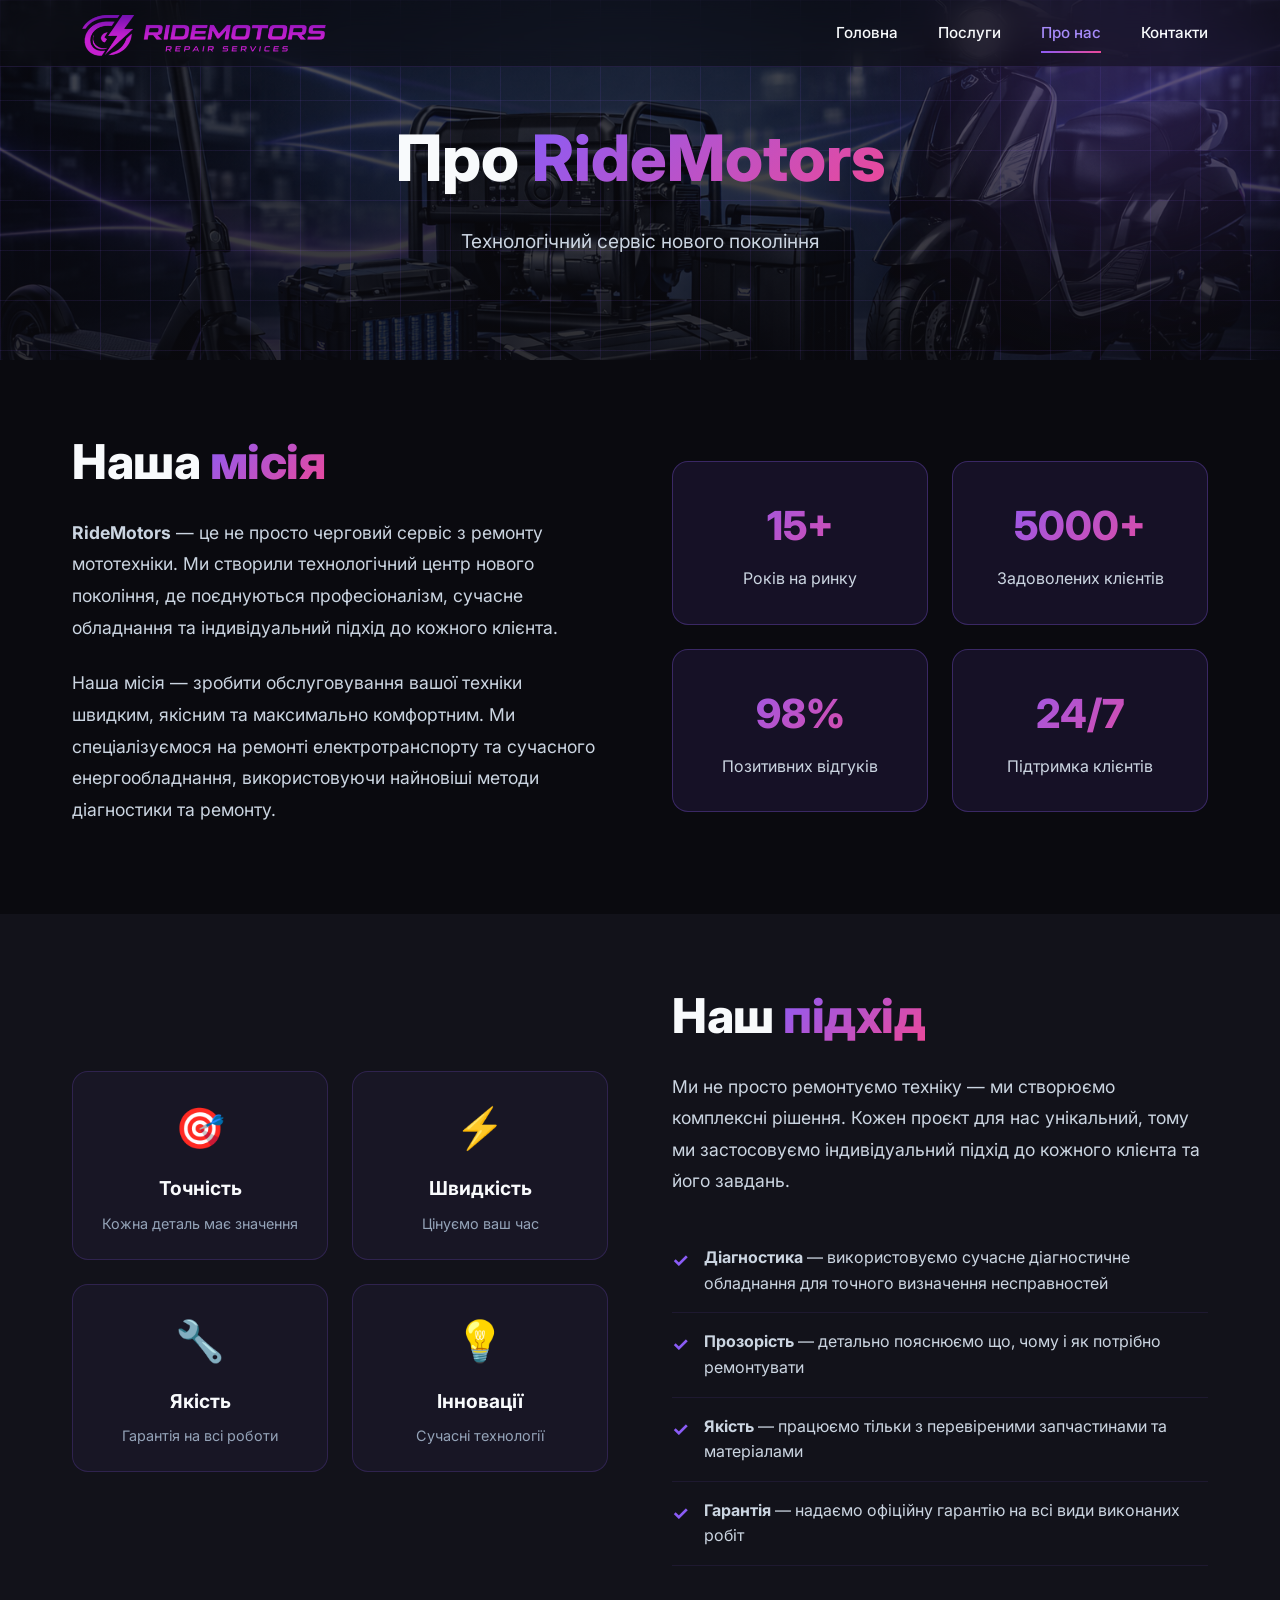
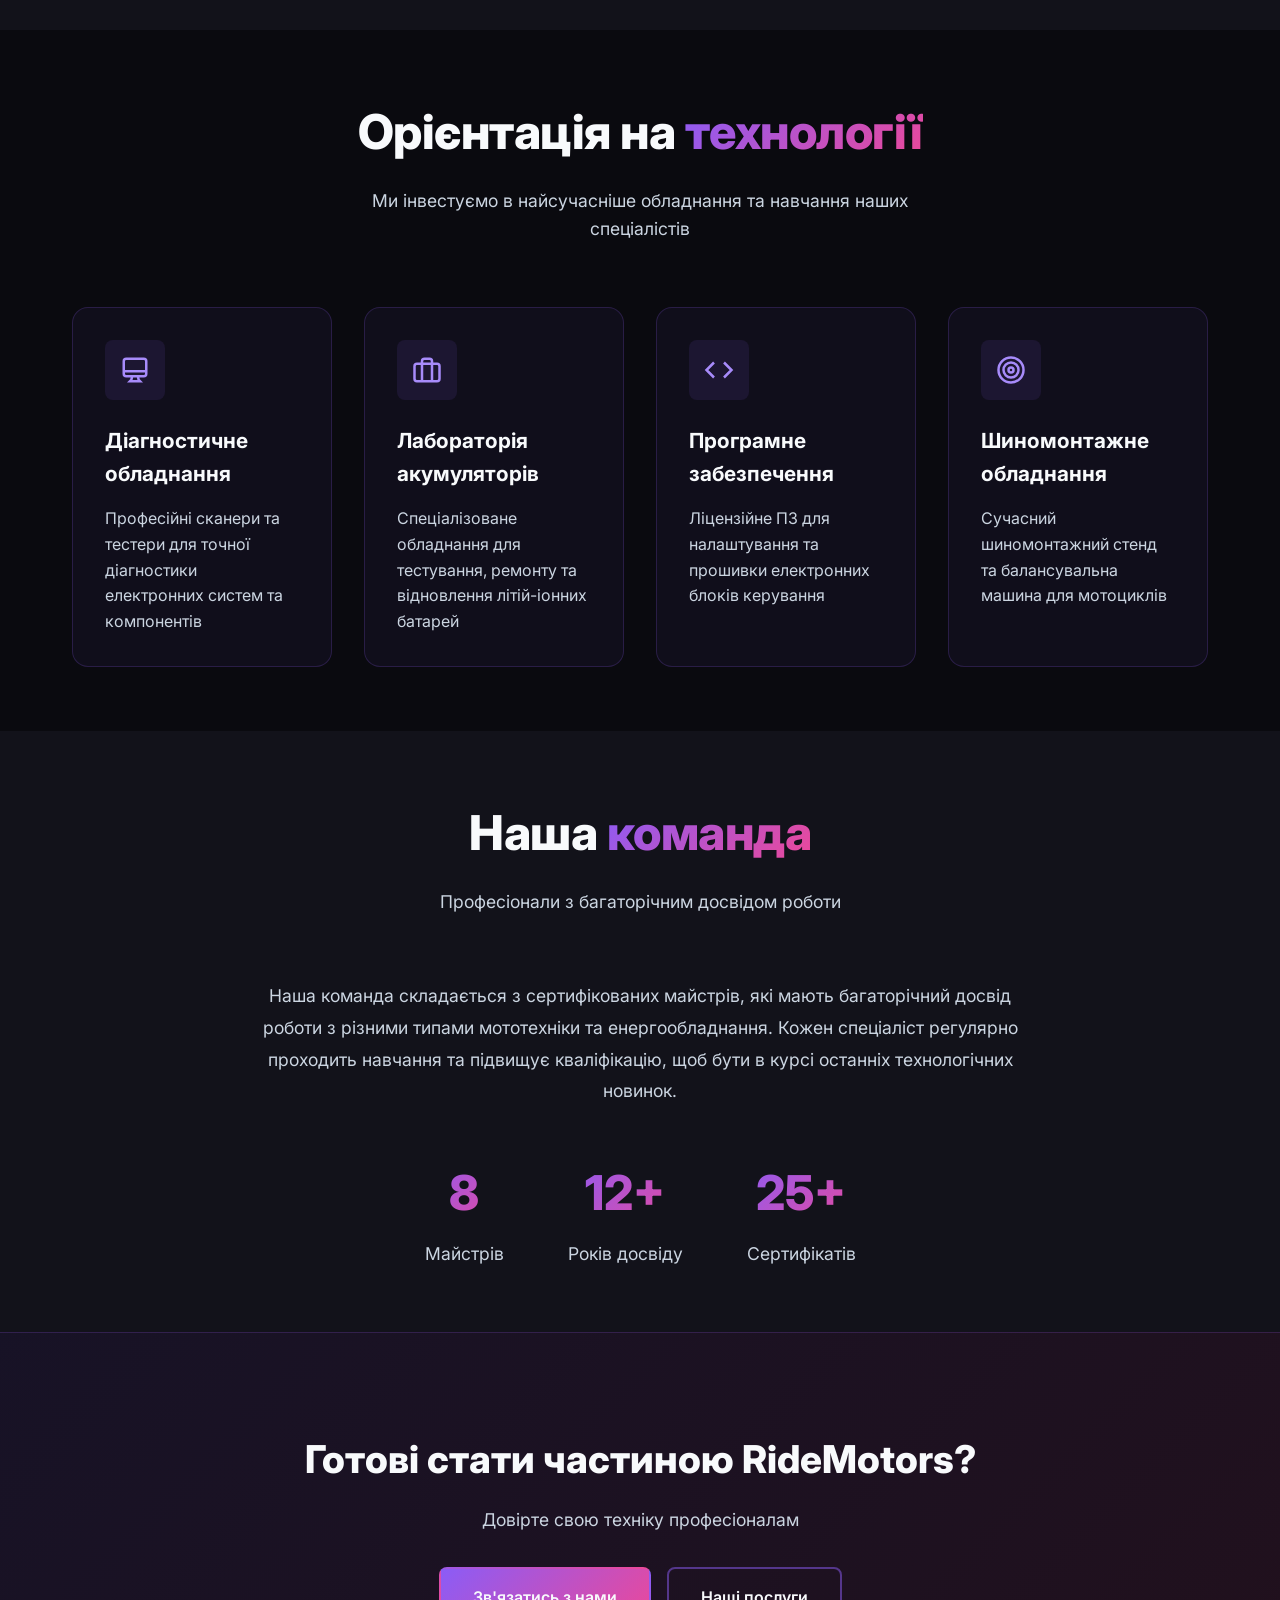
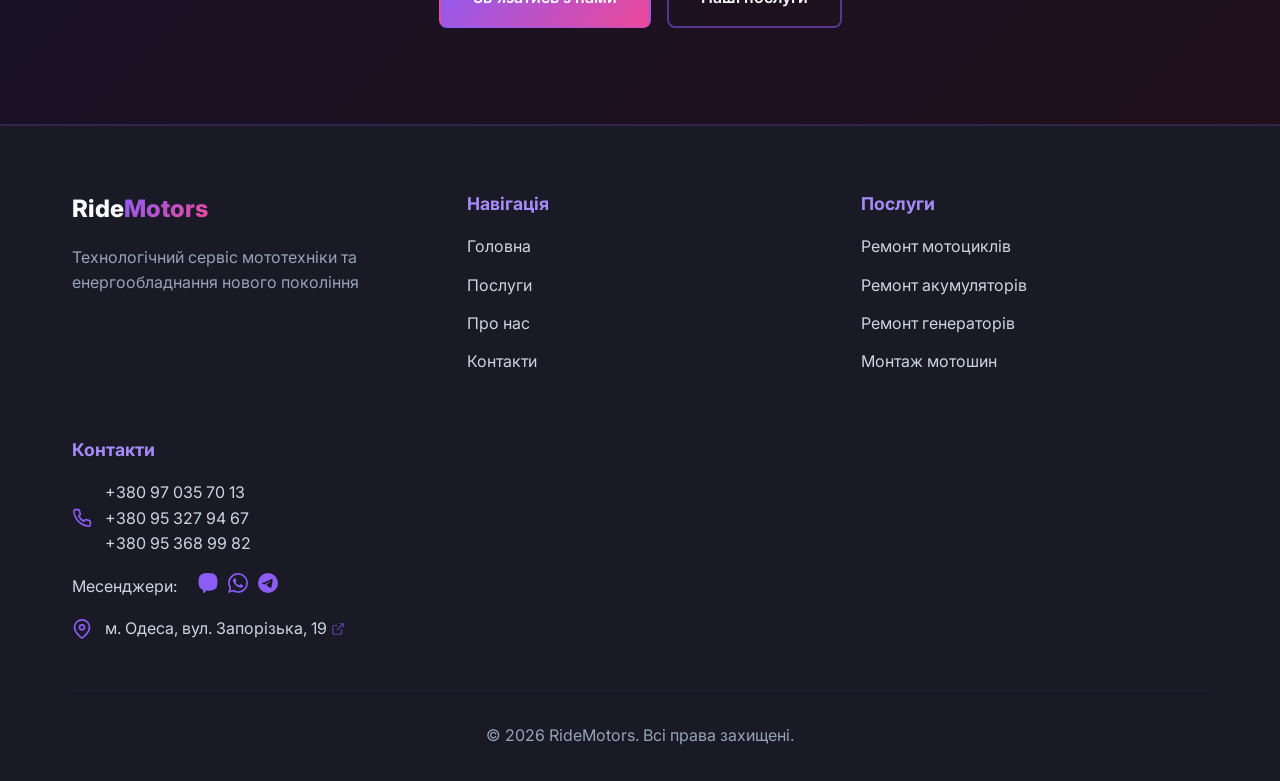
==== commit c23b5c3b: "123" ====
--- a/about.html
+++ b/about.html
@@ -307,7 +307,31 @@
                             <svg viewBox="0 0 24 24" fill="none" stroke="currentColor" stroke-width="2">
                                 <path d="M22 16.92v3a2 2 0 0 1-2.18 2 19.79 19.79 0 0 1-8.63-3.07 19.5 19.5 0 0 1-6-6 19.79 19.79 0 0 1-3.07-8.67A2 2 0 0 1 4.11 2h3a2 2 0 0 1 2 1.72 12.84 12.84 0 0 0 .7 2.81 2 2 0 0 1-.45 2.11L8.09 9.91a16 16 0 0 0 6 6l1.27-1.27a2 2 0 0 1 2.11-.45 12.84 12.84 0 0 0 2.81.7A2 2 0 0 1 22 16.92z"/>
                             </svg>
-                            <a href="tel:+380970357013">+380 97 035 70 13</a>
+                            <div>
+                                <a href="tel:+380970357013">+380 97 035 70 13</a><br>
+                                <a href="tel:+380953279467">+380 95 327 94 67</a><br>
+                                <a href="tel:+380953689982">+380 95 368 99 82</a>
+                            </div>
+                        </li>
+                        <li style="margin-top: 10px;">
+                            <span style="margin-right: 8px;">Месенджери:</span>
+                            <div style="display: inline-flex; gap: 10px;">
+                                <a href="viber://chat?number=%2B380970357013" target="_blank" rel="noopener" style="color: var(--primary-color); transition: transform 0.3s ease; display: inline-block;" onmouseover="this.style.transform='scale(1.2)'" onmouseout="this.style.transform='scale(1)'" title="Viber">
+                                    <svg width="24" height="24" viewBox="0 0 24 24" fill="currentColor">
+                                        <path d="M11.4 0C9.473.028 5.333.344 3.02 2.467 1.302 4.187.696 6.7.633 9.817.57 12.933.488 18.776 6.12 20.36h.005l-.004 2.488s-.037.977.61 1.177c.777.242 1.234-.5 1.98-1.302.407-.44.971-1.084 1.397-1.58 3.851.322 6.812-.416 7.15-.525.776-.252 5.176-.816 5.892-6.657.74-6.02-.36-9.83-2.34-11.546 0 0-1.023-1.984-5.49-2.1z"/>
+                                    </svg>
+                                </a>
+                                <a href="https://wa.me/380970357013" target="_blank" rel="noopener" style="color: var(--primary-color); transition: transform 0.3s ease; display: inline-block;" onmouseover="this.style.transform='scale(1.2)'" onmouseout="this.style.transform='scale(1)'" title="WhatsApp">
+                                    <svg width="24" height="24" viewBox="0 0 24 24" fill="currentColor">
+                                        <path d="M17.472 14.382c-.297-.149-1.758-.867-2.03-.967-.273-.099-.471-.148-.67.15-.197.297-.767.966-.94 1.164-.173.199-.347.223-.644.075-.297-.15-1.255-.463-2.39-1.475-.883-.788-1.48-1.761-1.653-2.059-.173-.297-.018-.458.13-.606.134-.133.298-.347.446-.52.149-.174.198-.298.298-.497.099-.198.05-.371-.025-.52-.075-.149-.669-1.612-.916-2.207-.242-.579-.487-.5-.669-.51-.173-.008-.371-.01-.57-.01-.198 0-.52.074-.792.372-.272.297-1.04 1.016-1.04 2.479 0 1.462 1.065 2.875 1.213 3.074.149.198 2.096 3.2 5.077 4.487.709.306 1.262.489 1.694.625.712.227 1.36.195 1.871.118.571-.085 1.758-.719 2.006-1.413.248-.694.248-1.289.173-1.413-.074-.124-.272-.198-.57-.347m-5.421 7.403h-.004a9.87 9.87 0 01-5.031-1.378l-.361-.214-3.741.982.998-3.648-.235-.374a9.86 9.86 0 01-1.51-5.26c.001-5.45 4.436-9.884 9.888-9.884 2.64 0 5.122 1.03 6.988 2.898a9.825 9.825 0 012.893 6.994c-.003 5.45-4.437 9.884-9.885 9.884m8.413-18.297A11.815 11.815 0 0012.05 0C5.495 0 .16 5.335.157 11.892c0 2.096.547 4.142 1.588 5.945L.057 24l6.305-1.654a11.882 11.882 0 005.683 1.448h.005c6.554 0 11.89-5.335 11.893-11.893a11.821 11.821 0 00-3.48-8.413Z"/>
+                                    </svg>
+                                </a>
+                                <a href="https://t.me/+380970357013" target="_blank" rel="noopener" style="color: var(--primary-color); transition: transform 0.3s ease; display: inline-block;" onmouseover="this.style.transform='scale(1.2)'" onmouseout="this.style.transform='scale(1)'" title="Telegram">
+                                    <svg width="24" height="24" viewBox="0 0 24 24" fill="currentColor">
+                                        <path d="M11.944 0A12 12 0 0 0 0 12a12 12 0 0 0 12 12 12 12 0 0 0 12-12A12 12 0 0 0 12 0a12 12 0 0 0-.056 0zm4.962 7.224c.1-.002.321.023.465.14a.506.506 0 0 1 .171.325c.016.093.036.306.02.472-.18 1.898-.962 6.502-1.36 8.627-.168.9-.499 1.201-.82 1.23-.696.065-1.225-.46-1.9-.902-1.056-.693-1.653-1.124-2.678-1.8-1.185-.78-.417-1.21.258-1.91.177-.184 3.247-2.977 3.307-3.23.007-.032.014-.15-.056-.212s-.174-.041-.249-.024c-.106.024-1.793 1.14-5.061 3.345-.48.33-.913.49-1.302.48-.428-.008-1.252-.241-1.865-.44-.752-.245-1.349-.374-1.297-.789.027-.216.325-.437.893-.663 3.498-1.524 5.83-2.529 6.998-3.014 3.332-1.386 4.025-1.627 4.476-1.635z"/>
+                                    </svg>
+                                </a>
+                            </div>
                         </li>
                         <li>
                             <svg viewBox="0 0 24 24" fill="none" stroke="currentColor" stroke-width="2">
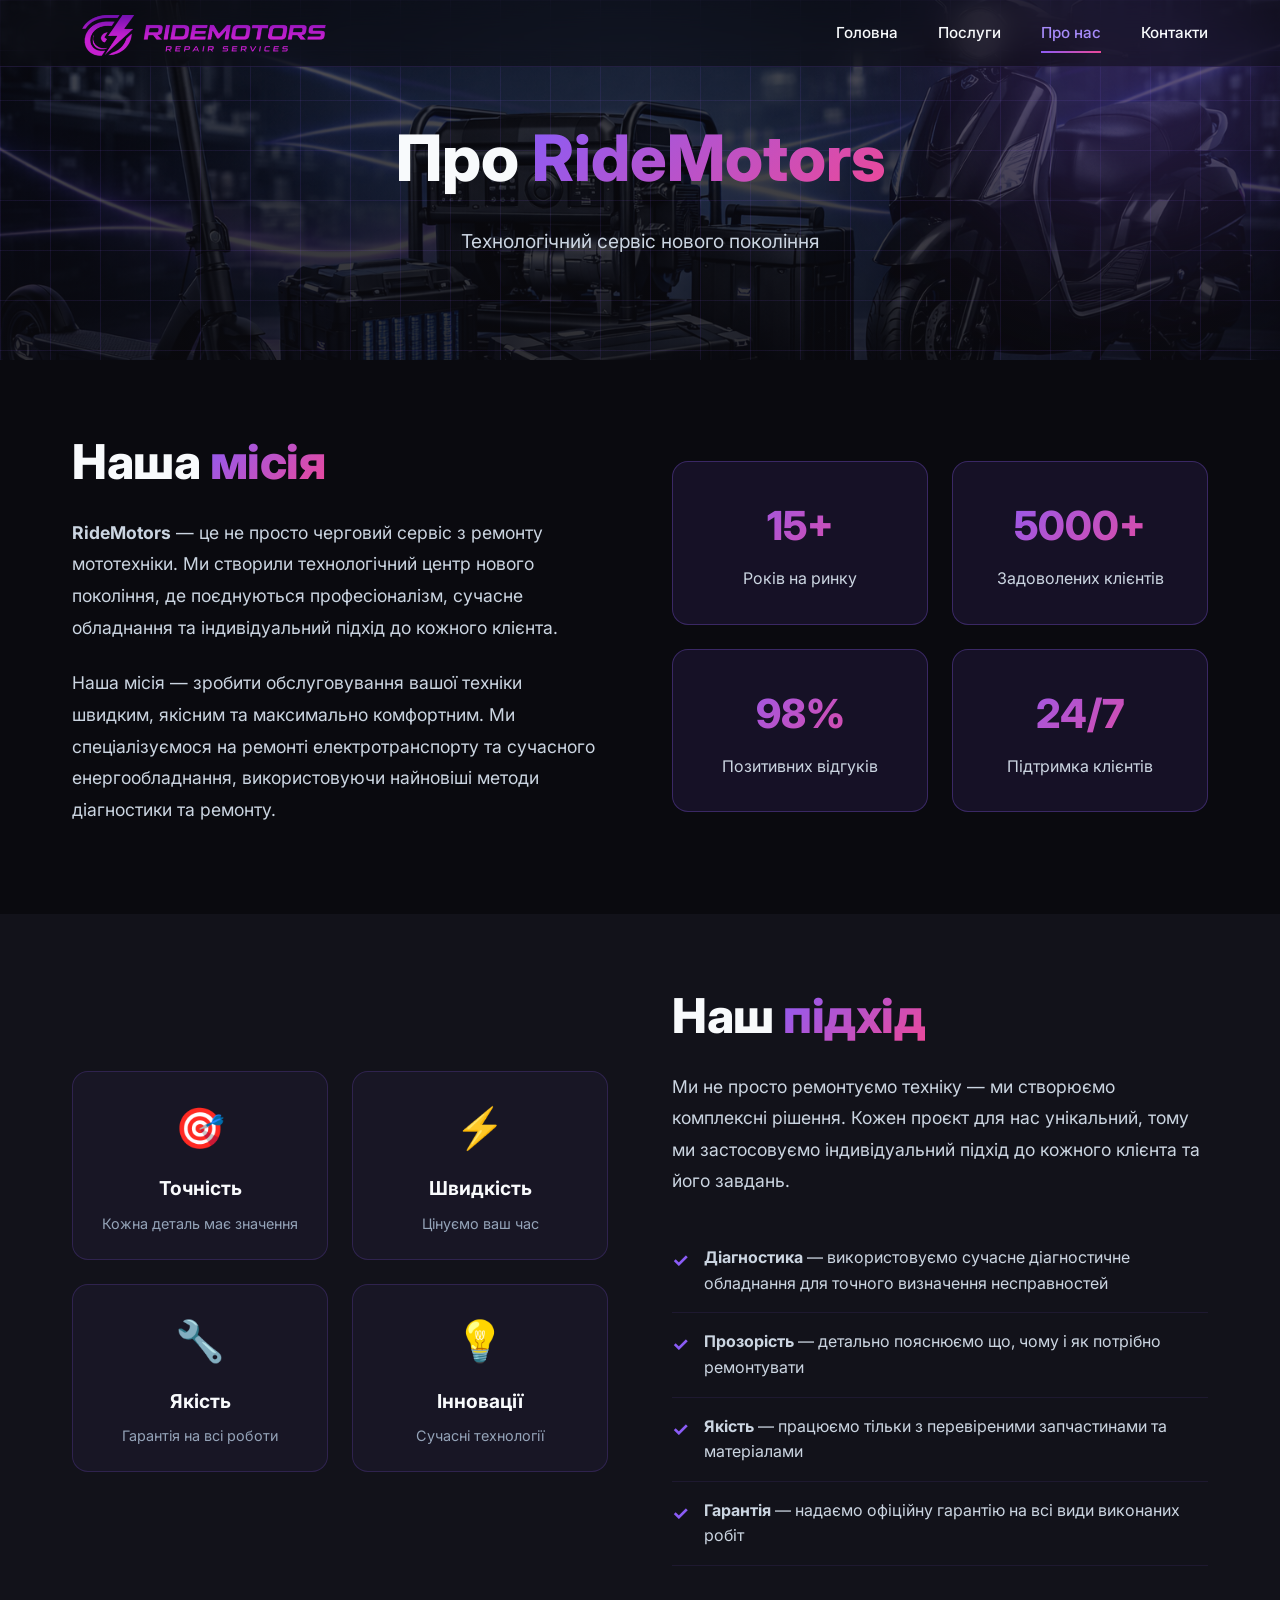
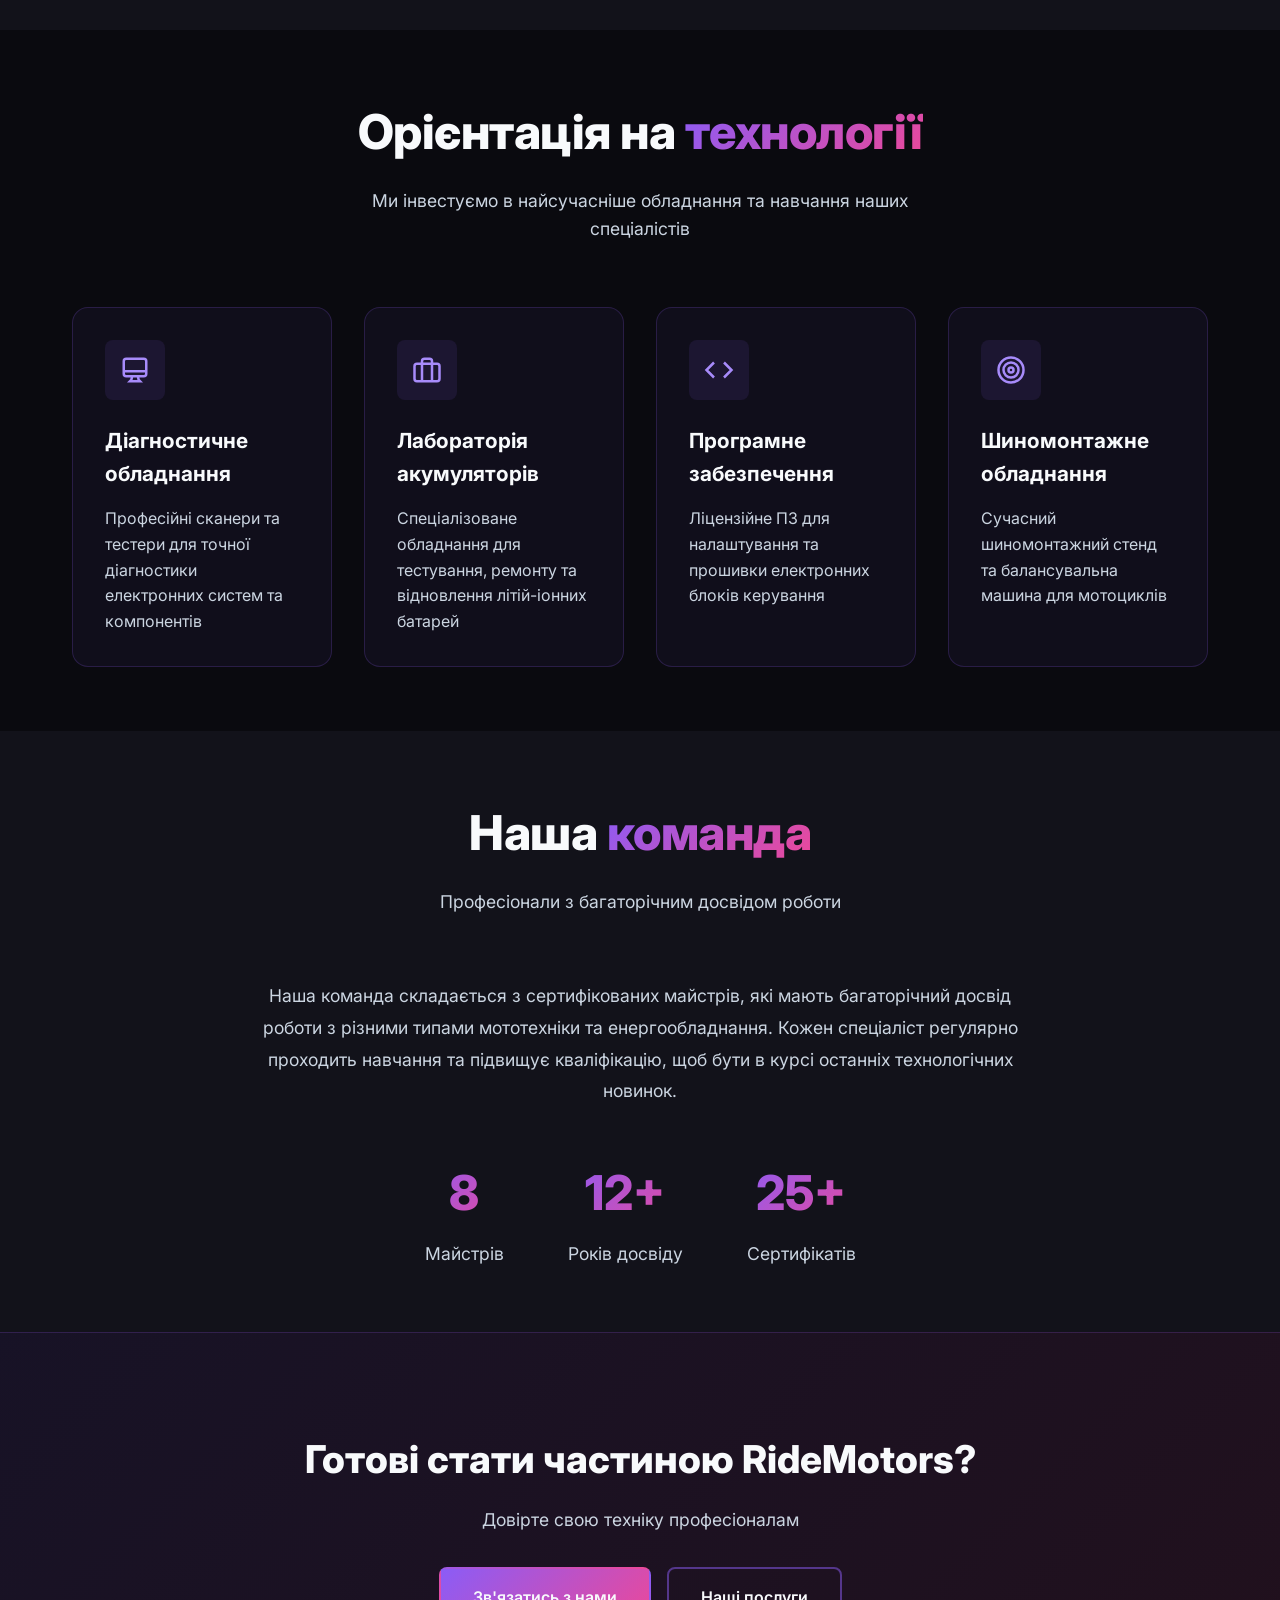
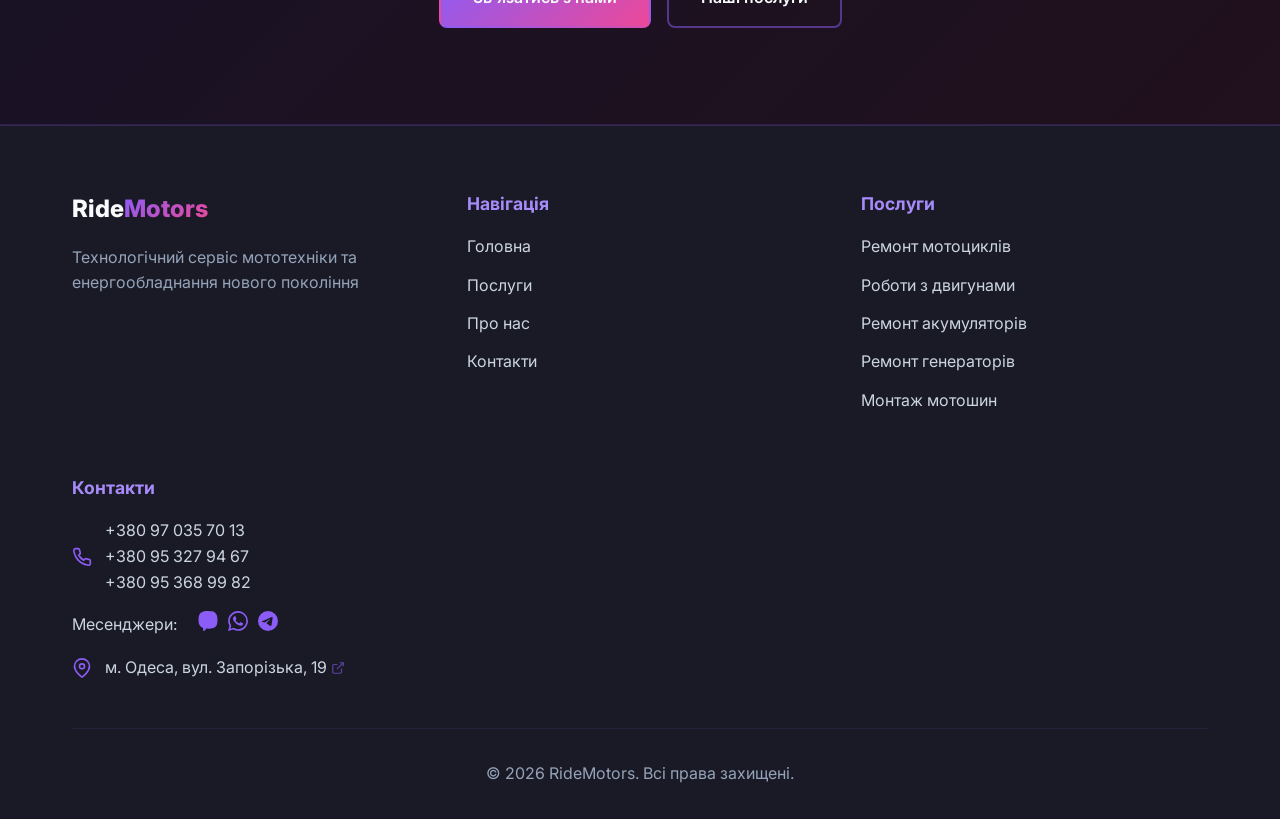
==== commit 69319312: "123" ====
--- a/about.html
+++ b/about.html
@@ -295,6 +295,7 @@
                     <h4 class="footer-title">Послуги</h4>
                     <ul class="footer-links">
                         <li><a href="services.html#motorcycles">Ремонт мотоциклів</a></li>
+                        <li><a href="services.html#engines">Роботи з двигунами</a></li>
                         <li><a href="services.html#batteries">Ремонт акумуляторів</a></li>
                         <li><a href="services.html#generators">Ремонт генераторів</a></li>
                         <li><a href="services.html#tires">Монтаж мотошин</a></li>
--- a/css/styles.css
+++ b/css/styles.css
@@ -611,6 +611,72 @@
     grid-column: 2 / 3;
     grid-row: 2;
     justify-self: start;
+}
+
+.service-card:nth-child(6) {
+    transform: translateY(0);
+    max-width: 350px;
+    margin: 100px auto 0 auto;
+    grid-column: 3 / 4;
+    grid-row: 2;
+    justify-self: center;
+}
+
+/* ============================================
+   PRODUCT GALLERY
+   ============================================ */
+.product-gallery {
+    display: grid;
+    gap: 1rem;
+}
+
+.product-gallery-main {
+    display: block;
+    border-radius: var(--radius-lg);
+    overflow: hidden;
+    border: 1px solid rgba(139, 92, 246, 0.25);
+    background: rgba(18, 18, 26, 0.6);
+    box-shadow: var(--shadow-default);
+    transition: transform var(--transition-default), border-color var(--transition-default);
+}
+
+.product-gallery-main:hover {
+    transform: translateY(-4px);
+    border-color: rgba(139, 92, 246, 0.5);
+}
+
+.product-gallery-main img {
+    width: 100%;
+    height: 360px;
+    object-fit: cover;
+    display: block;
+}
+
+.product-gallery-thumbs {
+    display: grid;
+    grid-template-columns: repeat(4, 1fr);
+    gap: 0.75rem;
+}
+
+.product-gallery-thumbs a {
+    display: block;
+    border-radius: var(--radius-md);
+    overflow: hidden;
+    border: 1px solid rgba(139, 92, 246, 0.2);
+    background: rgba(18, 18, 26, 0.6);
+    transition: transform var(--transition-default), border-color var(--transition-default);
+}
+
+.product-gallery-thumbs a:hover {
+    transform: translateY(-3px);
+    border-color: rgba(139, 92, 246, 0.5);
+}
+
+.product-gallery-thumbs img {
+    width: 100%;
+    height: 86px;
+    object-fit: cover;
+    display: block;
 }
 
 .service-card::before {
@@ -1814,8 +1880,13 @@
     .service-card:nth-child(2),
     .service-card:nth-child(3),
     .service-card:nth-child(4),
-    .service-card:nth-child(5) {
+    .service-card:nth-child(5),
+    .service-card:nth-child(6) {
         margin: 110px auto 0 auto !important;
+    }
+
+    .product-gallery-main img {
+        height: 280px;
     }
     
     .service-image {
